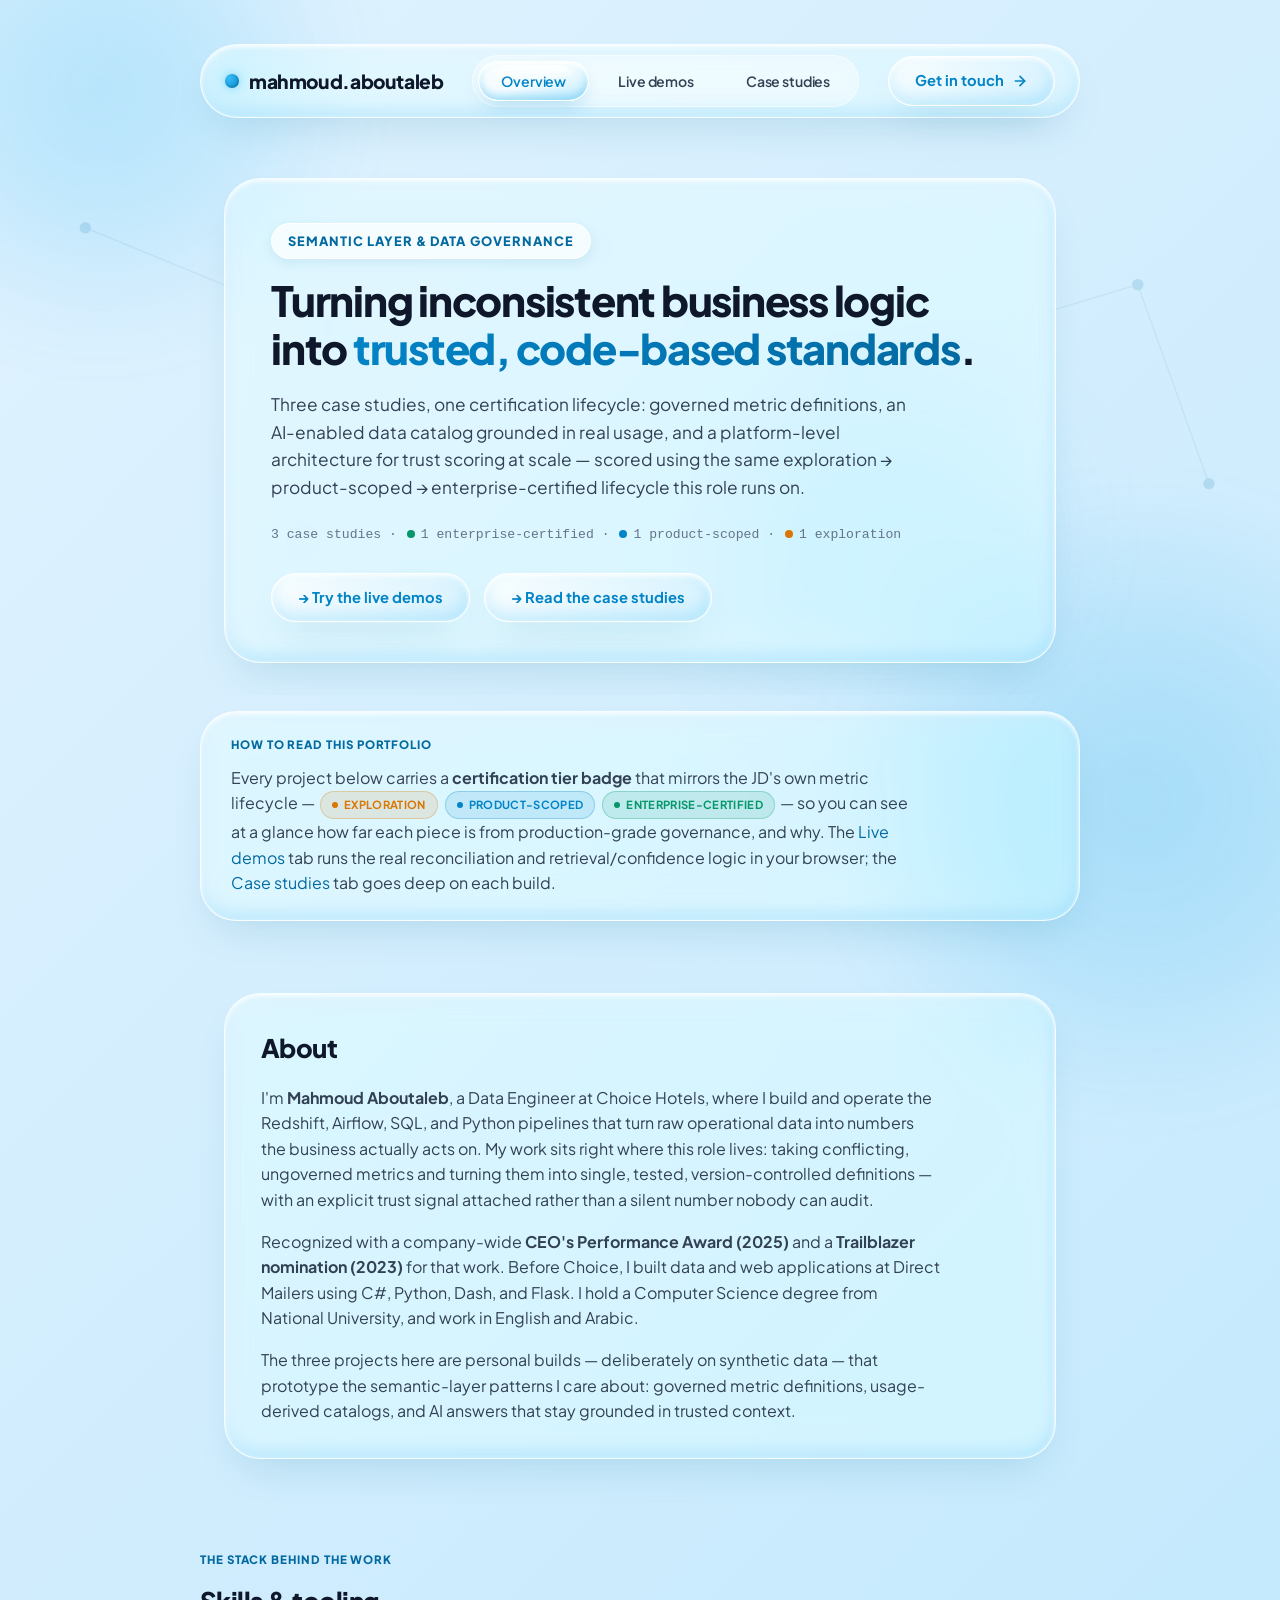
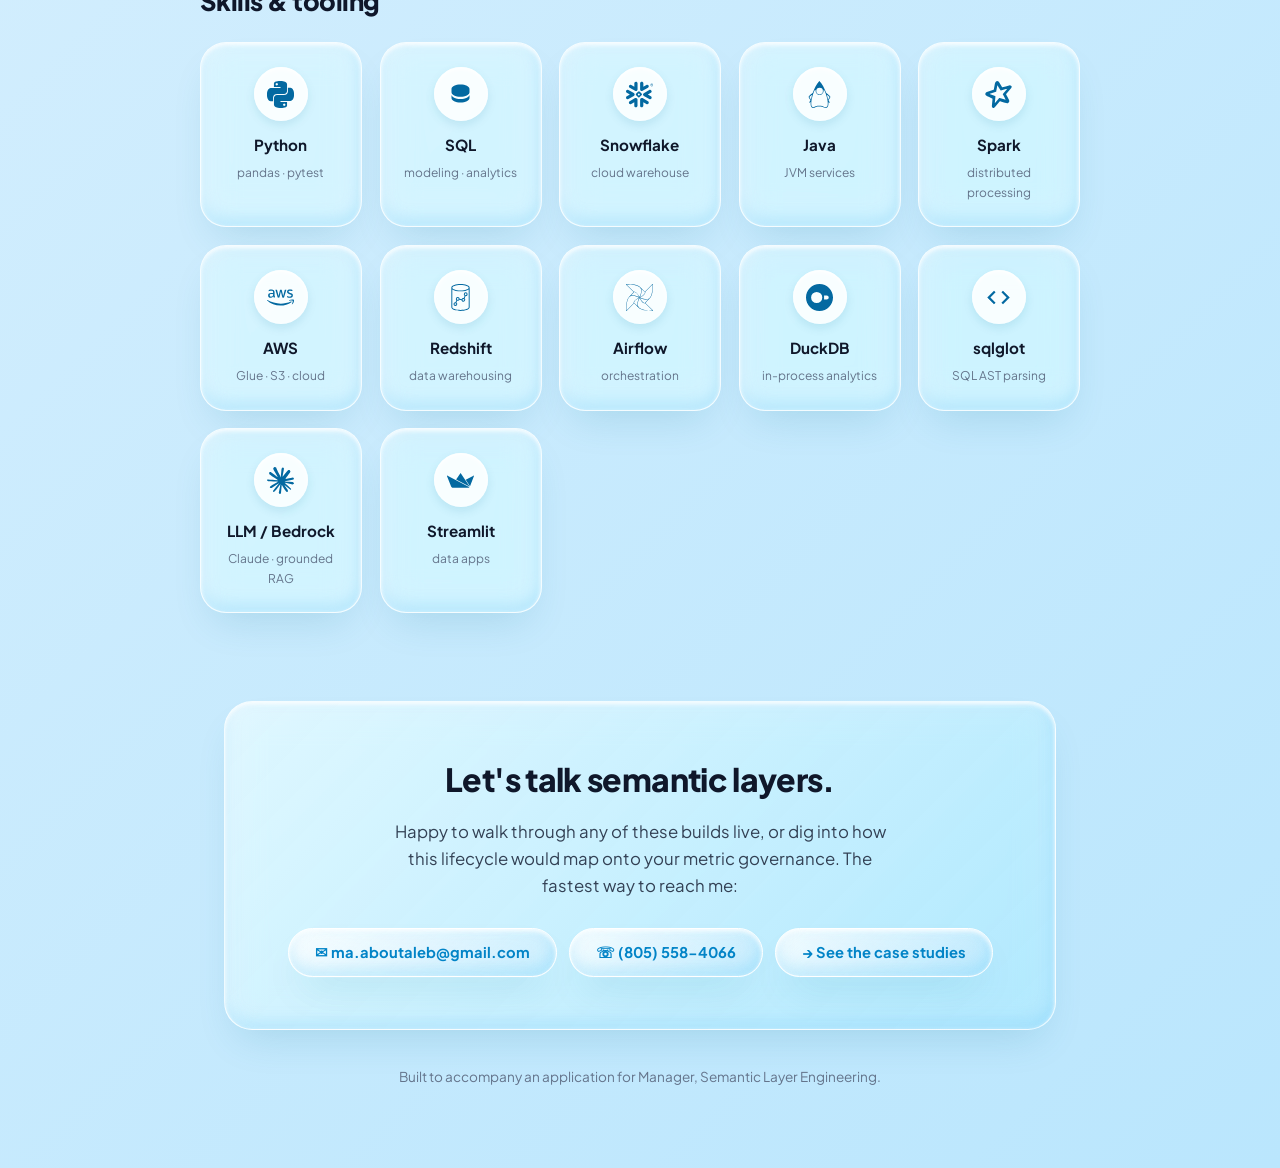
==== index.html @ 9e646ecb "Initial commit: portfolio site current state Static local portfolio (Overview / Live demos / Case st" ====
<!DOCTYPE html>
<html lang="en">
<head>
<meta charset="UTF-8">
<meta name="viewport" content="width=device-width, initial-scale=1.0">
<title>Semantic Layer &amp; Data Governance Portfolio</title>
<link rel="preconnect" href="https://fonts.googleapis.com">
<link rel="preconnect" href="https://fonts.gstatic.com" crossorigin>
<link href="https://fonts.googleapis.com/css2?family=Plus+Jakarta+Sans:wght@400;500;600;700;800&display=swap" rel="stylesheet">
<link rel="stylesheet" href="styles.css?v=18">
</head>
<body>

<div class="bg-orb bg-orb-1" aria-hidden="true"></div>
<div class="bg-orb bg-orb-2" aria-hidden="true"></div>
<div class="bg-orb bg-orb-3" aria-hidden="true"></div>

<nav class="site-nav">
  <div class="wrap">
    <a class="brand" href="index.html"><span class="brand-dot"></span>mahmoud.aboutaleb</a>
    <ul class="site-tabs" role="tablist" aria-label="Portfolio sections">
      <li><button class="site-tab" role="tab" data-site-tab="overview" aria-selected="true" id="tab-overview">Overview</button></li>
      <li><button class="site-tab" role="tab" data-site-tab="demos" aria-selected="false" id="tab-demos">Live demos</button></li>
      <li><button class="site-tab" role="tab" data-site-tab="cases" aria-selected="false" id="tab-cases">Case studies</button></li>
    </ul>
    <a class="btn-bubble" href="mailto:ma.aboutaleb@gmail.com">
      Get in touch
      <svg width="16" height="16" viewBox="0 0 24 24" fill="none" stroke="currentColor" stroke-width="2.5" stroke-linecap="round" stroke-linejoin="round"><line x1="5" y1="12" x2="19" y2="12"></line><polyline points="12 5 19 12 12 19"></polyline></svg>
    </a>
  </div>
</nav>

<!-- ============================ OVERVIEW ============================ -->
<div data-site-panel="overview" role="tabpanel" aria-labelledby="tab-overview">

  <header class="hero">
    <div class="hero-motif" aria-hidden="true">
      <svg viewBox="0 0 900 420" preserveAspectRatio="xMidYMid slice">
        <g stroke="var(--accent)" stroke-width="1" fill="none" opacity="0.5">
          <line x1="60" y1="80" x2="230" y2="150"></line>
          <line x1="230" y1="150" x2="210" y2="300"></line>
          <line x1="230" y1="150" x2="420" y2="90"></line>
          <line x1="420" y1="90" x2="600" y2="180"></line>
          <line x1="600" y1="180" x2="560" y2="340"></line>
          <line x1="600" y1="180" x2="800" y2="120"></line>
          <line x1="210" y1="300" x2="420" y2="360"></line>
          <line x1="420" y1="360" x2="560" y2="340"></line>
          <line x1="800" y1="120" x2="850" y2="260"></line>
        </g>
        <g fill="var(--accent)">
          <circle cx="60" cy="80" r="4"></circle>
          <circle cx="230" cy="150" r="5"></circle>
          <circle cx="210" cy="300" r="4"></circle>
          <circle cx="420" cy="90" r="4"></circle>
          <circle cx="600" cy="180" r="5"></circle>
          <circle cx="560" cy="340" r="4"></circle>
          <circle cx="800" cy="120" r="4"></circle>
          <circle cx="420" cy="360" r="4"></circle>
          <circle cx="850" cy="260" r="4"></circle>
        </g>
      </svg>
    </div>
    <div class="wrap">
      <div class="bubble-card hero-card">
      <div class="eyebrow">Semantic Layer &amp; Data Governance</div>
      <h1>Turning inconsistent business logic into <span class="grad">trusted, code-based standards</span>.</h1>
      <p>
        Three case studies, one certification lifecycle: governed metric definitions, an
        AI-enabled data catalog grounded in real usage, and a platform-level architecture for
        trust scoring at scale — scored using the same exploration → product-scoped →
        enterprise-certified lifecycle this role runs on.
      </p>
      <div class="hero-stats mono">
        3 case studies&nbsp;·&nbsp;<span class="tier-dot certified"></span>1 enterprise-certified&nbsp;·&nbsp;<span class="tier-dot product"></span>1 product-scoped&nbsp;·&nbsp;<span class="tier-dot exploration"></span>1 exploration
      </div>
      <div class="hero-jump">
        <a href="#demos" class="hero-jump-link">→ Try the live demos</a>
        <a href="#cases" class="hero-jump-link">→ Read the case studies</a>
      </div>
      </div>
    </div>
  </header>

  <section class="wrap overview-lead">
    <div class="bubble-card overview-lead-card">
      <div class="section-label">How to read this portfolio</div>
      <p>
        Every project below carries a <strong>certification tier badge</strong> that mirrors the JD's own
        metric lifecycle — <span class="tier exploration">Exploration</span>
        <span class="tier product">Product-scoped</span>
        <span class="tier certified">Enterprise-certified</span> — so you can see at a glance how far each
        piece is from production-grade governance, and why. The
        <a href="#demos">Live demos</a> tab runs the real reconciliation and retrieval/confidence logic in
        your browser; the <a href="#cases">Case studies</a> tab goes deep on each build.
      </p>
    </div>
  </section>

  <section class="about" id="about">
    <div class="wrap">
      <div class="bubble-card about-card">
      <h2>About</h2>
      <p class="bio">
        I'm <strong>Mahmoud Aboutaleb</strong>, a Data Engineer at Choice Hotels, where I build and
        operate the Redshift, Airflow, SQL, and Python pipelines that turn raw operational data into
        numbers the business actually acts on. My work sits right where this role lives: taking
        conflicting, ungoverned metrics and turning them into single, tested, version-controlled
        definitions — with an explicit trust signal attached rather than a silent number nobody can
        audit.
      </p>
      <p class="bio">
        Recognized with a company-wide <strong>CEO's Performance Award (2025)</strong> and a
        <strong>Trailblazer nomination (2023)</strong> for that work. Before Choice, I built data and
        web applications at Direct Mailers using C#, Python, Dash, and Flask. I hold a Computer Science
        degree from National University, and work in English and Arabic.
      </p>
      <p class="bio">
        The three projects here are personal builds — deliberately on synthetic data — that prototype
        the semantic-layer patterns I care about: governed metric definitions, usage-derived catalogs,
        and AI answers that stay grounded in trusted context.
      </p>
      </div>
    </div>
  </section>

  <section class="skills-section wrap" id="skills">
    <div class="section-label">The stack behind the work</div>
    <h2 class="section-heading" style="margin-top:12px">Skills &amp; tooling</h2>
    <div class="skills-grid">
      <div class="skill-bubble tilt">
        <div class="skill-icon"><svg viewBox="0 0 24 24" xmlns="http://www.w3.org/2000/svg" aria-hidden="true"><path d="M14.25.18l.9.2.73.26.59.3.45.32.34.34.25.34.16.33.1.3.04.26.02.2-.01.13V8.5l-.05.63-.13.55-.21.46-.26.38-.3.31-.33.25-.35.19-.35.14-.33.1-.3.07-.26.04-.21.02H8.77l-.69.05-.59.14-.5.22-.41.27-.33.32-.27.35-.2.36-.15.37-.1.35-.07.32-.04.27-.02.21v3.06H3.17l-.21-.03-.28-.07-.32-.12-.35-.18-.36-.26-.36-.36-.35-.46-.32-.59-.28-.73-.21-.88-.14-1.05-.05-1.23.06-1.22.16-1.04.24-.87.32-.71.36-.57.4-.44.42-.33.42-.24.4-.16.36-.1.32-.05.24-.01h.16l.06.01h8.16v-.83H6.18l-.01-2.75-.02-.37.05-.34.11-.31.17-.28.25-.26.31-.23.38-.2.44-.18.51-.15.58-.12.64-.1.71-.06.77-.04.84-.02 1.27.05zm-6.3 1.98l-.23.33-.08.41.08.41.23.34.33.22.41.09.41-.09.33-.22.23-.34.08-.41-.08-.41-.23-.33-.33-.22-.41-.09-.41.09zm13.09 3.95l.28.06.32.12.35.18.36.27.36.35.35.47.32.59.28.73.21.88.14 1.04.05 1.23-.06 1.23-.16 1.04-.24.86-.32.71-.36.57-.4.45-.42.33-.42.24-.4.16-.36.09-.32.05-.24.02-.16-.01h-8.22v.82h5.84l.01 2.76.02.36-.05.34-.11.31-.17.29-.25.25-.31.24-.38.2-.44.17-.51.15-.58.13-.64.09-.71.07-.77.04-.84.01-1.27-.04-1.07-.14-.9-.2-.73-.25-.59-.3-.45-.33-.34-.34-.25-.34-.16-.33-.1-.3-.04-.25-.02-.2.01-.13v-5.34l.05-.64.13-.54.21-.46.26-.38.3-.32.33-.24.35-.2.35-.14.33-.1.3-.06.26-.04.21-.02.13-.01h5.84l.69-.05.59-.14.5-.21.41-.28.33-.32.27-.35.2-.36.15-.36.1-.35.07-.32.04-.28.02-.21V6.07h2.09l.14.01zm-6.47 14.25l-.23.33-.08.41.08.41.23.33.33.23.41.08.41-.08.33-.23.23-.33.08-.41-.08-.41-.23-.33-.33-.23-.41-.08-.41.08z"/></svg></div>
        <div class="skill-name">Python</div>
        <div class="skill-sub">pandas · pytest</div>
      </div>
      <div class="skill-bubble tilt">
        <div class="skill-icon"><svg viewBox="0 0 24 24" xmlns="http://www.w3.org/2000/svg" aria-hidden="true"><path d="M12 3C7.58 3 4 4.79 4 7s3.58 4 8 4 8-1.79 8-4-3.58-4-8-4zm0 13c-4.42 0-8-1.79-8-4v3c0 2.21 3.58 4 8 4s8-1.79 8-4v-3c0 2.21-3.58 4-8 4zm0-5c-4.42 0-8-1.79-8-4v3c0 2.21 3.58 4 8 4s8-1.79 8-4V7c0 2.21-3.58 4-8 4z"/></svg></div>
        <div class="skill-name">SQL</div>
        <div class="skill-sub">modeling · analytics</div>
      </div>
      <div class="skill-bubble tilt">
        <div class="skill-icon"><svg viewBox="0 0 24 24" xmlns="http://www.w3.org/2000/svg" aria-hidden="true"><path d="M24 3.459c0 .646-.418 1.18-1.141 1.18-.723 0-1.142-.534-1.142-1.18 0-.647.419-1.18 1.142-1.18.723 0 1.141.533 1.141 1.18zm-.228 0c0-.533-.38-.951-.913-.951s-.913.38-.913.95c0 .533.38.952.913.952.57 0 .913-.419.913-.951zm-1.37-.533h.495c.266 0 .456.152.456.38 0 .153-.076.229-.19.305l.19.266v.038h-.266l-.19-.266h-.229v.266h-.266zm.495.228h-.229v.267h.229c.114 0 .152-.038.152-.114.038-.077-.038-.153-.152-.153zM7.602 12.4c.038-.151.076-.304.076-.456 0-.114-.038-.228-.038-.342-.114-.343-.304-.647-.646-.838l-4.87-2.777c-.685-.38-1.56-.152-1.94.533-.381.685-.153 1.56.532 1.94l2.701 1.56-2.701 1.56c-.685.38-.913 1.256-.533 1.94.38.685 1.256.914 1.94.533l4.832-2.777c.343-.267.571-.533.647-.876zm1.332 2.626c-.266-.038-.57.038-.837.19l-4.832 2.777c-.685.38-.913 1.256-.532 1.94.38.686 1.255.914 1.94.533l2.701-1.56v3.12c0 .8.647 1.408 1.446 1.408.799 0 1.407-.647 1.407-1.408v-5.592c0-.761-.57-1.37-1.293-1.408zm4.946-6.088c.266.038.57-.038.837-.19l4.832-2.777c.685-.38.913-1.256.532-1.94-.38-.686-1.255-.914-1.94-.533l-2.701 1.56V1.975c0-.799-.647-1.408-1.446-1.408-.799 0-1.446.609-1.446 1.408V7.53c0 .76.609 1.37 1.332 1.407zM3.265 5.97l4.832 2.777c.266.152.533.19.837.19.723-.038 1.331-.684 1.331-1.407V1.975c0-.799-.646-1.408-1.407-1.408-.799 0-1.446.647-1.446 1.408v3.12l-2.701-1.56c-.685-.38-1.56-.152-1.94.533-.419.646-.19 1.521.494 1.902zm9.093 6.011a.412.412 0 00-.114-.266l-.57-.571a.346.346 0 00-.267-.114.412.412 0 00-.266.114l-.571.57a.411.411 0 00-.114.267c0 .076.038.19.114.267l.57.57a.345.345 0 00.267.114c.076 0 .19-.038.266-.114l.571-.57a.412.412 0 00.114-.267zm1.598.533L11.94 14.53c-.039.038-.153.114-.229.114h-.608a.411.411 0 01-.267-.114L8.82 12.514a.408.408 0 01-.076-.229v-.608c0-.076.038-.19.114-.267l2.016-2.016a.41.41 0 01.267-.114h.608a.41.41 0 01.267.114l2.016 2.016a.347.347 0 01.114.267v.608c-.076.077-.114.19-.19.229zm5.593 5.44l-4.832-2.777c-.266-.152-.57-.19-.837-.152-.723.038-1.332.684-1.332 1.408v5.554c0 .8.647 1.408 1.408 1.408.799 0 1.446-.647 1.446-1.408v-3.12l2.7 1.56c.686.38 1.561.152 1.941-.533.419-.646.19-1.521-.494-1.94zm2.549-7.533l-2.701 1.56 2.7 1.56c.686.38.914 1.256.533 1.94-.38.685-1.255.913-1.94.533l-4.832-2.778a1.644 1.644 0 01-.647-.798c-.037-.153-.076-.305-.076-.457 0-.114.039-.228.039-.342.114-.343.342-.647.646-.837l4.832-2.778c.685-.38 1.56-.152 1.94.533.457.609.19 1.484-.494 1.864"/></svg></div>
        <div class="skill-name">Snowflake</div>
        <div class="skill-sub">cloud warehouse</div>
      </div>
      <div class="skill-bubble tilt">
        <div class="skill-icon"><svg viewBox="0 0 24 24" xmlns="http://www.w3.org/2000/svg" aria-hidden="true"><path d="M11.915 0 11.7.215C9.515 2.4 7.47 6.39 6.046 10.483c-1.064 1.024-3.633 2.81-3.711 3.551-.093.87 1.746 2.611 1.55 3.235-.198.625-1.304 1.408-1.014 1.939.1.188.823.011 1.277-.491a13.389 13.389 0 0 0-.017 2.14c.076.906.27 1.668.643 2.232.372.563.956.911 1.667.911.397 0 .727-.114 1.024-.264.298-.149.571-.33.91-.5.68-.34 1.634-.666 3.53-.604 1.903.062 2.872.39 3.559.704.687.314 1.15.664 1.925.664.767 0 1.395-.336 1.807-.9.412-.563.631-1.33.72-2.24.06-.623.055-1.32 0-2.066.454.45 1.117.604 1.213.424.29-.53-.816-1.314-1.013-1.937-.198-.624 1.642-2.366 1.549-3.236-.08-.748-2.707-2.568-3.748-3.586C16.428 6.374 14.308 2.394 12.13.215zm.175 6.038a2.95 2.95 0 0 1 2.943 2.942 2.95 2.95 0 0 1-2.943 2.943A2.95 2.95 0 0 1 9.148 8.98a2.95 2.95 0 0 1 2.942-2.942zM8.685 7.983a3.515 3.515 0 0 0-.145.997c0 1.951 1.6 3.55 3.55 3.55 1.95 0 3.55-1.598 3.55-3.55 0-.329-.046-.648-.132-.951.334.095.64.208.915.336a42.699 42.699 0 0 1 2.042 5.829c.678 2.545 1.01 4.92.846 6.607-.082.844-.29 1.51-.606 1.94-.315.431-.713.651-1.315.651-.593 0-.932-.27-1.673-.61-.741-.338-1.825-.694-3.792-.758-1.974-.064-3.073.293-3.821.669-.375.188-.659.373-.911.5s-.466.2-.752.2c-.53 0-.876-.209-1.16-.64-.285-.43-.474-1.101-.545-1.948-.141-1.693.176-4.069.823-6.614a43.155 43.155 0 0 1 1.934-5.783c.348-.167.749-.31 1.192-.425zm-3.382 4.362a.216.216 0 0 1 .13.031c-.166.56-.323 1.116-.463 1.665a33.849 33.849 0 0 0-.547 2.555 3.9 3.9 0 0 0-.2-.39c-.58-1.012-.914-1.642-1.16-2.08.315-.24 1.679-1.755 2.24-1.781zm13.394.01c.562.027 1.926 1.543 2.24 1.783-.246.438-.58 1.068-1.16 2.08a4.428 4.428 0 0 0-.163.309 32.354 32.354 0 0 0-.562-2.49 40.579 40.579 0 0 0-.482-1.652.216.216 0 0 1 .127-.03z"/></svg></div>
        <div class="skill-name">Java</div>
        <div class="skill-sub">JVM services</div>
      </div>
      <div class="skill-bubble tilt">
        <div class="skill-icon"><svg viewBox="0 0 24 24" xmlns="http://www.w3.org/2000/svg" aria-hidden="true"><path d="M10.812 0c-.425.013-.845.215-1.196.605a3.593 3.593 0 00-.493.722c-.355.667-.425 1.415-.556 2.143a551.9 551.9 0 00-.726 4.087c-.027.16-.096.227-.244.273C5.83 8.386 4.06 8.94 2.3 9.514c-.387.125-.773.289-1.114.506-1.042.665-1.196 1.753-.415 2.71.346.422.79.715 1.284.936 1.1.49 2.202.976 3.3 1.47.019.01.036.013.053.019h-.004l1.306.535c0 .023.002.045 0 .073-.2 2.03-.39 4.063-.58 6.095-.04.419-.012.831.134 1.23.317.87 1.065 1.148 1.881.701.372-.204.666-.497.937-.818 1.372-1.623 2.746-3.244 4.113-4.872.111-.133.205-.15.363-.098.349.117.697.231 1.045.347h.001c.02.012.045.02.073.03l.142.042c1.248.416 2.68.775 3.929 1.19.4.132.622.164 1.045.098.311-.048.592-.062.828-.236.602-.33.995-.957.988-1.682-.005-.427-.154-.813-.35-1.186-.82-1.556-1.637-3.113-2.461-4.666-.078-.148-.076-.243.037-.375 1.381-1.615 2.756-3.236 4.133-4.855.272-.32.513-.658.653-1.058.308-.878-.09-1.57-1-1.741a2.783 2.783 0 00-1.235.069c-1.974.521-3.947 1.041-5.918 1.57-.175.047-.26.015-.355-.144a353.08 353.08 0 00-2.421-4.018 4.61 4.61 0 00-.652-.849c-.371-.37-.802-.549-1.227-.536zm.172 3.703a.592.592 0 01.189.211c.87 1.446 1.742 2.89 2.609 4.338.07.118.135.16.277.121 1.525-.41 3.052-.813 4.579-1.217.367-.098.735-.193 1.103-.289a.399.399 0 01-.1.2c-1.259 1.48-2.516 2.962-3.779 4.438-.11.13-.12.22-.04.37.937 1.803 1.768 3.309 2.498 4.76l-3.696-1.019c-.538-.18-1.077-.358-1.615-.539-.163-.055-.25-.03-.36.1-1.248 1.488-2.504 2.97-3.759 4.454a.398.398 0 01-.18.132c.035-.378.068-.757.104-1.136.149-1.572.297-3.144.451-4.716-.03-.318.117-.405-.322-.545-1.493-.593-3.346-1.321-4.816-1.905a.595.595 0 01.24-.134c1.797-.57 3.595-1.14 5.394-1.705.127-.04.199-.092.211-.233.013-.148.05-.294.076-.441.241-1.363.483-2.726.726-4.088.068-.386.14-.771.21-1.157z"/></svg></div>
        <div class="skill-name">Spark</div>
        <div class="skill-sub">distributed processing</div>
      </div>
      <div class="skill-bubble tilt">
        <div class="skill-icon"><svg viewBox="0 0 24 24" xmlns="http://www.w3.org/2000/svg" aria-hidden="true"><path d="M6.763 10.036c0 .296.032.535.088.71.064.176.144.368.256.576.04.063.056.127.056.183 0 .08-.048.16-.152.24l-.503.335a.383.383 0 0 1-.208.072c-.08 0-.16-.04-.239-.112a2.47 2.47 0 0 1-.287-.375 6.18 6.18 0 0 1-.248-.471c-.622.734-1.405 1.101-2.347 1.101-.67 0-1.205-.191-1.596-.574-.391-.384-.59-.894-.59-1.533 0-.678.239-1.23.726-1.644.487-.415 1.133-.623 1.955-.623.272 0 .551.024.846.064.296.04.6.104.918.176v-.583c0-.607-.127-1.03-.375-1.277-.255-.248-.686-.367-1.3-.367-.28 0-.568.031-.863.103-.295.072-.583.16-.862.272a2.287 2.287 0 0 1-.28.104.488.488 0 0 1-.127.023c-.112 0-.168-.08-.168-.247v-.391c0-.128.016-.224.056-.28a.597.597 0 0 1 .224-.167c.279-.144.614-.264 1.005-.36a4.84 4.84 0 0 1 1.246-.151c.95 0 1.644.216 2.091.647.439.43.662 1.085.662 1.963v2.586zm-3.24 1.214c.263 0 .534-.048.822-.144.287-.096.543-.271.758-.51.128-.152.224-.32.272-.512.047-.191.08-.423.08-.694v-.335a6.66 6.66 0 0 0-.735-.136 6.02 6.02 0 0 0-.75-.048c-.535 0-.926.104-1.19.32-.263.215-.39.518-.39.917 0 .375.095.655.295.846.191.2.47.296.838.296zm6.41.862c-.144 0-.24-.024-.304-.08-.064-.048-.12-.16-.168-.311L7.586 5.55a1.398 1.398 0 0 1-.072-.32c0-.128.064-.2.191-.2h.783c.151 0 .255.025.31.08.065.048.113.16.16.312l1.342 5.284 1.245-5.284c.04-.16.088-.264.151-.312a.549.549 0 0 1 .32-.08h.638c.152 0 .256.025.32.08.063.048.12.16.151.312l1.261 5.348 1.381-5.348c.048-.16.104-.264.16-.312a.52.52 0 0 1 .311-.08h.743c.127 0 .2.065.2.2 0 .04-.009.08-.017.128a1.137 1.137 0 0 1-.056.2l-1.923 6.17c-.048.16-.104.263-.168.311a.51.51 0 0 1-.303.08h-.687c-.151 0-.255-.024-.32-.08-.063-.056-.119-.16-.15-.32l-1.238-5.148-1.23 5.14c-.04.16-.087.264-.15.32-.065.056-.177.08-.32.08zm10.256.215c-.415 0-.83-.048-1.229-.143-.399-.096-.71-.2-.918-.32-.128-.071-.215-.151-.247-.223a.563.563 0 0 1-.048-.224v-.407c0-.167.064-.247.183-.247.048 0 .096.008.144.024.048.016.12.048.2.08.271.12.566.215.878.279.319.064.63.096.95.096.502 0 .894-.088 1.165-.264a.86.86 0 0 0 .415-.758.777.777 0 0 0-.215-.559c-.144-.151-.416-.287-.807-.415l-1.157-.36c-.583-.183-1.014-.454-1.277-.813a1.902 1.902 0 0 1-.4-1.158c0-.335.073-.63.216-.886.144-.255.335-.479.575-.654.24-.184.51-.32.83-.415.32-.096.655-.136 1.006-.136.175 0 .359.008.535.032.183.024.35.056.518.088.16.04.312.08.455.127.144.048.256.096.336.144a.69.69 0 0 1 .24.2.43.43 0 0 1 .071.263v.375c0 .168-.064.256-.184.256a.83.83 0 0 1-.303-.096 3.652 3.652 0 0 0-1.532-.311c-.455 0-.815.071-1.062.223-.248.152-.375.383-.375.71 0 .224.08.416.24.567.159.152.454.304.877.44l1.134.358c.574.184.99.44 1.237.767.247.327.367.702.367 1.117 0 .343-.072.655-.207.926-.144.272-.336.511-.583.703-.248.2-.543.343-.886.447-.36.111-.734.167-1.142.167zM21.698 16.207c-2.626 1.94-6.442 2.969-9.722 2.969-4.598 0-8.74-1.7-11.87-4.526-.247-.223-.024-.527.272-.351 3.384 1.963 7.559 3.153 11.877 3.153 2.914 0 6.114-.607 9.06-1.852.439-.2.814.287.383.607zM22.792 14.961c-.336-.43-2.22-.207-3.074-.103-.255.032-.295-.192-.063-.36 1.5-1.053 3.967-.75 4.254-.399.287.36-.08 2.826-1.485 4.007-.215.184-.423.088-.327-.151.32-.79 1.03-2.57.695-2.994z"/></svg></div>
        <div class="skill-name">AWS</div>
        <div class="skill-sub">Glue · S3 · cloud</div>
      </div>
      <div class="skill-bubble tilt">
        <div class="skill-icon"><svg viewBox="0 0 24 24" xmlns="http://www.w3.org/2000/svg" aria-hidden="true"><path d="M16.639 9.932a.822.822 0 0 1-.822-.82.823.823 0 0 1 1.645 0c0 .452-.37.82-.823.82m-2.086 4.994a.823.823 0 0 1-.822-.822.822.822 0 0 1 1.645 0 .822.822 0 0 1-.823.822m-5.004-.833a.822.822 0 1 1 .002-1.644.822.822 0 0 1-.002 1.644m-2.083 4.578a.823.823 0 0 1-.823-.82.823.823 0 0 1 1.645 0c0 .452-.37.82-.822.82m9.173-11.236a1.68 1.68 0 0 0-1.68 1.676c0 .566.285 1.066.718 1.37l-.782 1.982a1.674 1.674 0 0 0-1.923 1.104l-1.753-.398a1.675 1.675 0 0 0-3.348.103c0 .432.169.823.438 1.12l-.764 1.79c-.028-.001-.053-.008-.08-.008a1.68 1.68 0 0 0-1.68 1.676 1.68 1.68 0 0 0 3.36 0c0-.593-.312-1.112-.778-1.41l.674-1.579c.161.052.33.088.508.088.661 0 1.228-.386 1.502-.94l1.856.42a1.68 1.68 0 0 0 3.327-.325c0-.5-.224-.943-.574-1.25l.822-2.083c.053.005.104.016.157.016a1.68 1.68 0 0 0 1.68-1.676 1.68 1.68 0 0 0-1.68-1.676M12 23.145c-4.17 0-7.286-1.252-7.286-2.37V4.79C6.14 5.938 9.131 6.547 12 6.547c2.869 0 5.86-.609 7.286-1.756v15.983c0 1.12-3.116 2.37-7.286 2.37M12 .856c4.293 0 7.286 1.274 7.286 2.419 0 1.143-2.993 2.418-7.286 2.418-4.293 0-7.286-1.275-7.286-2.418C4.714 2.129 7.707.855 12 .855m8.143 2.419C20.143 1.147 15.947 0 12 0 8.052 0 3.857 1.147 3.857 3.274l.002.01h-.002v17.49C3.857 22.87 8.052 24 12 24c3.947 0 8.143-1.13 8.143-3.226V3.284h-.002l.002-.01"/></svg></div>
        <div class="skill-name">Redshift</div>
        <div class="skill-sub">data warehousing</div>
      </div>
      <div class="skill-bubble tilt">
        <div class="skill-icon"><svg viewBox="0 0 24 24" xmlns="http://www.w3.org/2000/svg" aria-hidden="true"><path d="M17.195 16.822l4.002-4.102C23.55 10.308 23.934 5.154 24 .43a.396.396 0 0 0-.246-.373.392.392 0 0 0-.437.09l-6.495 6.658-4.102-4.003C10.309.45 5.154.066.43 0H.423a.397.397 0 0 0-.277.683l6.658 6.494-4.003 4.103C.45 13.692.065 18.846 0 23.57a.398.398 0 0 0 .683.282l6.494-6.657 3.934 3.837.17.165c2.41 2.353 7.565 2.737 12.288 2.803h.006a.397.397 0 0 0 .277-.683l-6.657-6.495zm-.409-9.476c.04.115.05.24.031.344-.17.96-1.593 2.538-4.304 3.87a.597.597 0 0 0-.08-.079c1.432-3.155 1.828-5.61 1.175-7.322l3.058 2.984.12.203zm-.131 9.44a.73.73 0 0 1-.347.031c-.96-.171-2.537-1.594-3.87-4.307a.656.656 0 0 0 .08-.078l-.001.001c3.155 1.432 5.61 1.83 7.324 1.174l-2.969 3.043M23.568.392a.05.05 0 0 1 .052-.011c.018.006.03.024.029.043-.065 4.655-.437 9.726-2.703 12.05-1.53 1.565-4.326 1.419-8.283-.377.006-.037.021-.07.02-.108 0-.044-.017-.082-.026-.123 2.83-1.39 4.315-3.037 4.506-4.115.057-.322-.009-.542-.102-.688l6.507-6.67V.392zM.393.43A.045.045 0 0 1 .382.38C.39.36.403.343.425.35c4.655.065 9.727.438 12.05 2.703l.002.002c1.56 1.527 1.415 4.323-.379 8.28-.033-.005-.062-.02-.097-.02h-.008c-.045.001-.084.019-.126.027-1.39-2.83-3.037-4.314-4.115-4.506-.323-.057-.542.01-.688.103L.393.43zm11.94 11.563a.331.331 0 0 1-.327.335H12a.332.332 0 0 1-.004-.661c.172.016.333.144.335.326h.002zm-5.12 4.661a.722.722 0 0 1-.03-.345c.17-.96 1.595-2.54 4.309-3.873.013.016.019.035.033.05.013.012.03.017.044.028-1.434 3.158-1.83 5.613-1.177 7.326l-3.041-2.967m-.006-9.659a.735.735 0 0 1 .345-.031c.961.17 2.54 1.594 3.871 4.306a.597.597 0 0 0-.079.08c-2.167-.983-4.007-1.484-5.498-1.484-.68 0-1.289.103-1.825.308L7.128 7.35M.43 23.607c-.018.018-.038.015-.052.01-.019-.007-.028-.021-.028-.043.065-4.654.437-9.725 2.703-12.049 1.527-1.565 4.325-1.419 8.286.378-.006.035-.02.067-.02.104 0 .043.018.083.026.124-2.831 1.391-4.317 3.04-4.51 4.117-.057.322.01.542.103.688L.43 23.607zm23.144.042c-4.655-.065-9.726-.437-12.05-2.703l-.005-.006c-1.56-1.526-1.412-4.322.383-8.279.033.005.064.02.098.02h.009c.043 0 .08-.018.122-.027 1.39 2.832 3.036 4.317 4.115 4.51.083.014.16.021.23.021a.776.776 0 0 0 .45-.133l6.68 6.516c.02.02.016.04.01.052a.042.042 0 0 1-.042.029z"/></svg></div>
        <div class="skill-name">Airflow</div>
        <div class="skill-sub">orchestration</div>
      </div>
      <div class="skill-bubble tilt">
        <div class="skill-icon"><svg viewBox="0 0 24 24" xmlns="http://www.w3.org/2000/svg" aria-hidden="true"><path d="M12 0C5.363 0 0 5.363 0 12s5.363 12 12 12 12-5.363 12-12S18.637 0 12 0zM9.502 7.03a4.974 4.974 0 0 1 4.97 4.97 4.974 4.974 0 0 1-4.97 4.97A4.974 4.974 0 0 1 4.532 12a4.974 4.974 0 0 1 4.97-4.97zm6.563 3.183h2.351c.98 0 1.787.782 1.787 1.762s-.807 1.789-1.787 1.789h-2.351v-3.551z"/></svg></div>
        <div class="skill-name">DuckDB</div>
        <div class="skill-sub">in-process analytics</div>
      </div>
      <div class="skill-bubble tilt">
        <div class="skill-icon"><svg viewBox="0 0 24 24" xmlns="http://www.w3.org/2000/svg" aria-hidden="true"><path d="M9.4 16.6L4.8 12l4.6-4.6L8 6l-6 6 6 6 1.4-1.4zm5.2 0L19.2 12l-4.6-4.6L16 6l6 6-6 6-1.4-1.4z"/></svg></div>
        <div class="skill-name">sqlglot</div>
        <div class="skill-sub">SQL AST parsing</div>
      </div>
      <div class="skill-bubble tilt">
        <div class="skill-icon"><svg viewBox="0 0 24 24" xmlns="http://www.w3.org/2000/svg" aria-hidden="true"><path d="m4.7144 15.9555 4.7174-2.6471.079-.2307-.079-.1275h-.2307l-.7893-.0486-2.6956-.0729-2.3375-.0971-2.2646-.1214-.5707-.1215-.5343-.7042.0546-.3522.4797-.3218.686.0608 1.5179.1032 2.2767.1578 1.6514.0972 2.4468.255h.3886l.0546-.1579-.1336-.0971-.1032-.0972L6.973 9.8356l-2.55-1.6879-1.3356-.9714-.7225-.4918-.3643-.4614-.1578-1.0078.6557-.7225.8803.0607.2246.0607.8925.686 1.9064 1.4754 2.4893 1.8336.3643.3035.1457-.1032.0182-.0728-.164-.2733-1.3539-2.4467-1.445-2.4893-.6435-1.032-.17-.6194c-.0607-.255-.1032-.4674-.1032-.7285L6.287.1335 6.6997 0l.9957.1336.419.3642.6192 1.4147 1.0018 2.2282 1.5543 3.0296.4553.8985.2429.8318.091.255h.1579v-.1457l.1275-1.706.2368-2.0947.2307-2.6957.0789-.7589.3764-.9107.7468-.4918.5828.2793.4797.686-.0668.4433-.2853 1.8517-.5586 2.9021-.3643 1.9429h.2125l.2429-.2429.9835-1.3053 1.6514-2.0643.7286-.8196.85-.9046.5464-.4311h1.0321l.759 1.1293-.34 1.1657-1.0625 1.3478-.8804 1.1414-1.2628 1.7-.7893 1.36.0729.1093.1882-.0183 2.8535-.607 1.5421-.2794 1.8396-.3157.8318.3886.091.3946-.3278.8075-1.967.4857-2.3072.4614-3.4364.8136-.0425.0304.0486.0607 1.5482.1457.6618.0364h1.621l3.0175.2247.7892.522.4736.6376-.079.4857-1.2142.6193-1.6393-.3886-3.825-.9107-1.3113-.3279h-.1822v.1093l1.0929 1.0686 2.0035 1.8092 2.5075 2.3314.1275.5768-.3218.4554-.34-.0486-2.2039-1.6575-.85-.7468-1.9246-1.621h-.1275v.17l.4432.6496 2.3436 3.5214.1214 1.0807-.17.3521-.6071.2125-.6679-.1214-1.3721-1.9246L14.38 17.959l-1.1414-1.9428-.1397.079-.674 7.2552-.3156.3703-.7286.2793-.6071-.4614-.3218-.7468.3218-1.4753.3886-1.9246.3157-1.53.2853-1.9004.17-.6314-.0121-.0425-.1397.0182-1.4328 1.9672-2.1796 2.9446-1.7243 1.8456-.4128.164-.7164-.3704.0667-.6618.4008-.5889 2.386-3.0357 1.4389-1.882.929-1.0868-.0062-.1579h-.0546l-6.3385 4.1164-1.1293.1457-.4857-.4554.0608-.7467.2307-.2429 1.9064-1.3114Z"/></svg></div>
        <div class="skill-name">LLM / Bedrock</div>
        <div class="skill-sub">Claude · grounded RAG</div>
      </div>
      <div class="skill-bubble tilt">
        <div class="skill-icon"><svg viewBox="0 0 24 24" xmlns="http://www.w3.org/2000/svg" aria-hidden="true"><path d="M16.673 11.32l6.862-3.618c.233-.136.554.12.442.387L20.463 17.1zm-8.556-.229l3.473-5.187c.203-.328.578-.316.793-.028l7.886 11.75zm-3.375 7.25c-.28 0-.835-.284-.993-.716l-3.72-9.46c-.118-.331.139-.614.48-.464l19.474 10.306c-.149.147-.453.337-.72.334z"/></svg></div>
        <div class="skill-name">Streamlit</div>
        <div class="skill-sub">data apps</div>
      </div>
    </div>
  </section>

  <section class="wrap" id="contact">
    <div class="contact-card tilt">
      <h2 class="contact-title">Let's talk semantic layers.</h2>
      <p class="contact-text">
        Happy to walk through any of these builds live, or dig into how this lifecycle would map onto
        your metric governance. The fastest way to reach me:
      </p>
      <div class="contact-actions">
        <a class="btn-bubble" href="mailto:ma.aboutaleb@gmail.com">✉ ma.aboutaleb@gmail.com</a>
        <a class="btn-bubble" href="tel:+18055584066">☏ (805) 558-4066</a>
        <a class="btn-bubble" href="#cases">→ See the case studies</a>
      </div>
    </div>
  </section>

</div>

<!-- ============================ LIVE DEMOS ============================ -->
<div data-site-panel="demos" role="tabpanel" aria-labelledby="tab-demos" hidden>

  <section class="demo-section wrap" id="demo">
    <div class="demo-intro-card">
    <div class="live-badge">Live · runs in your browser</div>
    <h2 class="demo-heading">Try the Source Trust Pipeline</h2>
    <p class="demo-intro">
      A working miniature of the <a href="projects/dap-monitor.html">Source Trust Pipeline</a> — the
      three engines that turn three independent revenue sources per property-month into one certified
      trust score. Every formula and threshold below is ported directly from the production code
      (<code>source_trust_monthly_pipeline_v4.py</code>): the symmetric %-difference and suspected-source
      logic, the trailing-baseline z-score that separates a fast spike from a slow drift, and the
      35/30/20/15 weighted score with its rating and status labels.
    </p>
    <p class="demo-intro">
      <strong>Note on data:</strong> the real pipeline runs on internal, non-public revenue data. Every
      number you enter or see below is illustrative — the <em>logic</em> is exact, the values are yours
      to play with.
    </p>
    </div>

    <div class="app-window">
      <div class="app-window-bar">
        <span class="app-dot"></span><span class="app-dot"></span><span class="app-dot"></span>
        <span class="app-window-title mono">source-trust · pipeline v4</span>
      </div>

      <div class="app-tabs" role="tablist" aria-label="Source trust pipeline tabs">
        <button class="app-tab" role="tab" data-app-tab="reconcile" aria-selected="true">Reconcile</button>
        <button class="app-tab" role="tab" data-app-tab="anomaly" aria-selected="false">Anomaly detection</button>
        <button class="app-tab" role="tab" data-app-tab="trust" aria-selected="false">Trust score</button>
        <button class="app-tab" role="tab" data-app-tab="outputs" aria-selected="false">Outputs</button>
      </div>

      <div class="app-body">

        <!-- Reconcile -->
        <div data-app-panel="reconcile" role="tabpanel">
          <p class="app-panel-intro">
            <strong>Stage 1 — reconcile one property-month.</strong> Three systems each report the same
            month's revenue. The pipeline compares them pairwise with a scale-free symmetric
            %-difference, flags the month as aligned only if the <em>largest</em> gap is within tolerance,
            and — when exactly two of three agree — names the odd source out.
          </p>
          <div class="demo-panel">
            <div class="demo-inputs">
              <label class="demo-input-group">
                <span>Reservation revenue</span>
                <input type="number" id="demo-reservation" value="100000" inputmode="decimal">
              </label>
              <label class="demo-input-group">
                <span>Consumed revenue</span>
                <input type="number" id="demo-consumed" value="102000" inputmode="decimal">
              </label>
              <label class="demo-input-group">
                <span>Performance revenue</span>
                <input type="number" id="demo-performance" value="160000" inputmode="decimal">
              </label>
              <label class="demo-input-group demo-tolerance">
                <span>Alignment tolerance — <strong id="demo-tolerance-value">5</strong>%</span>
                <input type="range" id="demo-tolerance" min="1" max="20" value="5">
              </label>
            </div>
            <div class="demo-results" id="demo-results"></div>
          </div>
          <p class="demo-formula-note mono">
            diff = 2×|a−b| / (|a|+|b|) &nbsp;·&nbsp; aligned = max(pairwise diff) ≤ tolerance &nbsp;·&nbsp;
            suspected source = the one not in the only within-tolerance pair
          </p>
        </div>

        <!-- Anomaly detection -->
        <div data-app-panel="anomaly" role="tabpanel" hidden>
          <p class="app-panel-intro">
            <strong>Stage 2 — is this month's gap actually abnormal?</strong> A 5% gap means little on its
            own — some properties are just noisier. So each month's %-difference is turned into a
            <em>z-score</em> against that property's own trailing 12-month baseline. A single extreme
            month (z ≥ 6) is a <strong>fast spike</strong>; three elevated months in a row (z ≥ 2 each) is
            a <strong>slow drift</strong>. Drag the three most recent months, or load a preset.
          </p>

          <div class="demo-chip-row">
            <button class="anom-preset demo-chip" data-preset="normal">Normal months</button>
            <button class="anom-preset demo-chip" data-preset="drift">Slow drift</button>
            <button class="anom-preset demo-chip" data-preset="spike">Fast spike</button>
          </div>

          <div class="demo-panel">
            <div class="demo-inputs">
              <div class="anom-baseline">
                <label class="demo-input-group">
                  <span>Baseline mean diff</span>
                  <input type="number" id="anom-mean" value="2.0" step="0.1" inputmode="decimal">
                </label>
                <label class="demo-input-group">
                  <span>Baseline std dev</span>
                  <input type="number" id="anom-std" value="1.5" step="0.1" inputmode="decimal">
                </label>
              </div>
              <label class="demo-input-group">
                <span>Month −2 diff — <strong id="anom-m1-val">1.8%</strong></span>
                <input type="range" id="anom-m1" min="0" max="20" step="0.1" value="1.8">
              </label>
              <label class="demo-input-group">
                <span>Month −1 diff — <strong id="anom-m2-val">2.1%</strong></span>
                <input type="range" id="anom-m2" min="0" max="20" step="0.1" value="2.1">
              </label>
              <label class="demo-input-group">
                <span>Current month diff — <strong id="anom-m3-val">2.4%</strong></span>
                <input type="range" id="anom-m3" min="0" max="20" step="0.1" value="2.4">
              </label>
            </div>
            <div class="demo-results" id="anom-results"></div>
          </div>

          <p class="demo-formula-note mono">
            z = (diff − baseline_mean) / baseline_std &nbsp;·&nbsp; fast_spike = diff &gt; 5% and z ≥ 6
            &nbsp;·&nbsp; slow_drift = 3 consecutive months with diff &gt; 5% and z ≥ 2
          </p>
        </div>

        <!-- Trust score -->
        <div data-app-panel="trust" role="tabpanel" hidden>
          <p class="app-panel-intro">
            <strong>Stage 3 — roll it up into one certified score.</strong> Per property, four components
            combine into a single 0–100 trust score, which maps to a plain-English rating and a current
            status. Revenue alignment carries the most weight; stability (freedom from drift) the least.
            Toggle an active or historical issue to see how status is gated independently of the raw score.
          </p>

          <div class="demo-panel">
            <div class="demo-inputs">
              <label class="demo-input-group">
                <span>Revenue alignment — <strong id="trust-rev-val">98</strong></span>
                <input type="range" id="trust-rev" min="0" max="100" value="98">
              </label>
              <label class="demo-input-group">
                <span>Rooms alignment — <strong id="trust-rooms-val">96</strong></span>
                <input type="range" id="trust-rooms" min="0" max="100" value="96">
              </label>
              <label class="demo-input-group">
                <span>Completeness — <strong id="trust-comp-val">100</strong></span>
                <input type="range" id="trust-comp" min="0" max="100" value="100">
              </label>
              <label class="demo-input-group">
                <span>Stability — <strong id="trust-stab-val">95</strong></span>
                <input type="range" id="trust-stab" min="0" max="100" value="95">
              </label>
              <div class="trust-flags">
                <label class="trust-flag"><input type="checkbox" id="trust-active"> Active issue at report end</label>
                <label class="trust-flag"><input type="checkbox" id="trust-history"> Any issue earlier in history</label>
              </div>
            </div>
            <div class="demo-results" id="trust-results"></div>
          </div>

          <p class="demo-formula-note mono">
            score = 0.35·revenue + 0.30·rooms + 0.20·completeness + 0.15·stability &nbsp;·&nbsp;
            rating: ≥95 EXCELLENT · ≥85 GOOD · ≥70 REVIEW · ≥50 MATERIAL · else SEVERE
          </p>
        </div>

        <!-- Outputs -->
        <div data-app-panel="outputs" role="tabpanel" hidden>
          <p class="app-panel-intro">
            <strong>What the pipeline emits, and why it's certified.</strong> One run produces four governed
            artifacts — every property scored, every anomaly episode dated, every unresolved case queued
            for a human. The whole thing is versioned, unit-tested, and documented rather than a one-off script.
          </p>

          <div class="outputs-grid">
            <div class="output-card">
              <div class="output-card-title">① Property trust summary</div>
              <p>One row per property: the four component scores, overall trust score, <span class="mono">trust_rating</span>, and <span class="mono">current_status</span>.</p>
            </div>
            <div class="output-card">
              <div class="output-card-title">② Monthly reconciliation detail</div>
              <p>Every property-month with the three source values, pairwise diffs, alignment verdict, and suspected source.</p>
            </div>
            <div class="output-card">
              <div class="output-card-title">③ Anomaly episodes</div>
              <p>Each fast-spike / slow-drift episode with its start month, peak z-score, and duration — the queue an analyst actually works.</p>
            </div>
            <div class="output-card">
              <div class="output-card-title">④ Unresolved / low-trust queue</div>
              <p>Properties flagged <span class="mono">ACTIVE_ISSUE</span> or <span class="mono">LOW_TRUST</span>, or with an unresolved suspected source, ranked for review.</p>
            </div>
          </div>

          <div class="outputs-gov">
            <div class="output-card-title">Why this one is enterprise-certified</div>
            <div class="tag-row">
              <span class="tag">Versioned v2 → v4</span>
              <span class="tag">pytest suite</span>
              <span class="tag">Full data dictionary</span>
              <span class="tag">Configurable thresholds</span>
              <span class="tag">Min 12-month history gate</span>
              <span class="tag">Deterministic, re-runnable</span>
            </div>
            <p class="outputs-gov-note">
              Thresholds (tolerance, fast/slow sigma, weights) are parameters, not magic numbers; every
              rating boundary and status transition is covered by tests; and the full column-by-column
              contract lives in a committed data dictionary. See the
              <a href="projects/dap-monitor.html">case study</a> for the governance history.
            </p>
          </div>
        </div>

      </div>
    </div>
  </section>

  <section class="demo-section wrap" id="catalog-demo">
    <div class="demo-intro-card">
    <div class="live-badge">Live · runs in your browser · synthetic sample data</div>
    <h2 class="demo-heading">Try the AI-enabled catalog</h2>
    <p class="demo-intro">
      A working miniature of the <a href="projects/warehouse-catalog.html">AI-Enabled Warehouse Catalog</a> —
      the same three-tab product as the real Streamlit app, plus a view of the build pipeline. The
      retrieval ranking (<code>score_table()</code> / <code>retrieve_tables()</code>) and the confidence
      badge (<code>confidence_score()</code>) are ported line-for-line from <code>app.py</code> and run
      live in your browser; only the chat's answer text is pre-written (a static site can't safely make a
      live LLM call).
    </p>
    <p class="demo-intro">
      <strong>Note on data:</strong> the real project ran against an actual warehouse's query history —
      internal, non-public schemas and usage. None of that appears here. Every table, column, user, and
      number below is invented, though the <em>shape</em> and the heavy query-volume skew match the real
      catalog.
    </p>
    </div>

    <div class="app-window">
      <div class="app-window-bar">
        <span class="app-dot"></span><span class="app-dot"></span><span class="app-dot"></span>
        <span class="app-window-title mono">warehouse-docs · streamlit</span>
      </div>

      <div class="app-tabs" role="tablist" aria-label="Catalog app tabs">
        <button class="app-tab" role="tab" data-app-tab="pipeline" aria-selected="true">Pipeline</button>
        <button class="app-tab" role="tab" data-app-tab="browse" aria-selected="false">Browse catalog</button>
        <button class="app-tab" role="tab" data-app-tab="ask" aria-selected="false">Ask</button>
        <button class="app-tab" role="tab" data-app-tab="faq" aria-selected="false">FAQ</button>
      </div>

      <div class="app-body">

        <!-- Pipeline -->
        <div data-app-panel="pipeline" role="tabpanel">
          <p class="app-panel-intro">
            How the catalog gets built — five stages turning raw query history into one governed,
            usage-ranked <code>catalog.json</code>. Magnitudes shown are from the real run (usage counts,
            not any confidential schema names).
          </p>
          <div class="pipe-flow">
            <div class="pipe-stage">
              <div class="pipe-stage-title">1 · Ingest</div>
              <div class="pipe-stage-body">Load <strong>463,960</strong> query-history rows into DuckDB; dedup on <code>generic_query_hash</code>.</div>
            </div>
            <div class="pipe-arrow">↓</div>
            <div class="pipe-stage">
              <div class="pipe-stage-title">2 · Parse</div>
              <div class="pipe-stage-body">Walk each query's AST with <code>sqlglot</code> (Redshift dialect) → column roles <em>selected / filtered / joined</em> + join edges.</div>
            </div>
            <div class="pipe-arrow">↓</div>
            <div class="pipe-stage">
              <div class="pipe-stage-title">3 · Aggregate</div>
              <div class="pipe-stage-body">Roll up per table: query count, distinct users, top columns by role, co-occurrence, example queries.</div>
            </div>
            <div class="pipe-arrow">↓</div>
            <div class="pipe-stage">
              <div class="pipe-stage-title">4 · Emit catalog.json</div>
              <div class="pipe-stage-body"><strong>372</strong> tables across <strong>53</strong> schemas, ordered by query_count — one governed artifact.</div>
            </div>
            <div class="pipe-arrow">↓</div>
            <div class="pipe-stage">
              <div class="pipe-stage-title">5 · LLM enrich</div>
              <div class="pipe-stage-body">Claude Sonnet on the top <strong>30</strong> tables (SHA-256-cached) → domain labels, summaries, and FAQ cards (8 domains × 5). <strong>0 of 61</strong> generated citations were ungrounded.</div>
            </div>
          </div>
        </div>

        <!-- Browse catalog -->
        <div data-app-panel="browse" role="tabpanel" hidden>
          <p class="app-panel-intro">
            Every catalogued table, filterable by name or domain — a plain substring filter, exactly like
            the app's Catalog tab (this is not the scored retrieval; that's the Ask tab). Pick a table to
            see its usage stats, columns by role, co-occurring tables, and an example query.
          </p>
          <div class="catalog-browse-controls">
            <input type="text" id="browse-search" placeholder="Filter tables by name…">
            <select id="browse-domain" aria-label="Filter by domain"></select>
          </div>
          <div class="catalog-browse-pane">
            <div id="browse-list" class="catalog-browse-list"></div>
            <div id="browse-detail" class="catalog-browse-detail"></div>
          </div>
        </div>

        <!-- Ask -->
        <div data-app-panel="ask" role="tabpanel" hidden>
          <p class="app-panel-intro">
            Ask a question: retrieval scores every table live, the answer is grounded only in the top hits,
            and a confidence badge scores the answer by how well its citations match real, high-traffic
            tables. Each chip lands on a different tier that actually occurs in the real app.
          </p>
          <div class="demo-chip-row">
            <button class="demo-chip" data-q="Which table has property-level daily revenue metrics?">Daily revenue metrics → High</button>
            <button class="demo-chip" data-q="Which table has currency exchange rates?">Currency rates → Medium (low-volume)</button>
            <button class="demo-chip" data-q="Which table stores guest credit-card numbers?">Credit-card numbers → Low (not in catalog)</button>
            <button class="demo-chip" data-q="What's our loyalty member tier distribution?">Loyalty tiers → Low (guardrail)</button>
          </div>

          <div class="demo-panel catalog-panel">
            <div class="demo-inputs">
              <label class="demo-input-group">
                <span>Ask the catalog</span>
                <input type="text" id="catalog-question" placeholder="e.g. Which table has property-level daily revenue?">
              </label>
              <div class="catalog-retrieved-label">Live retrieval — scored across the full sample catalog</div>
              <div id="catalog-retrieved" class="catalog-retrieved"></div>
            </div>
            <div class="demo-results" id="catalog-answer"></div>
          </div>

          <p class="demo-formula-note mono">
            retrieval score = 3×(query ⊂ name) + 1×(word ⊂ name) + 0.5×(query ⊂ column) + log10(query_count)×0.1 &nbsp;·&nbsp;
            confidence = min(1, 0.7×grounded_ratio + 0.3×(volume_weight×10)), grounded checked against the whole catalog
          </p>
        </div>

        <!-- FAQ -->
        <div data-app-panel="faq" role="tabpanel" hidden>
          <p class="app-panel-intro">
            The LLM-generated FAQ cards, grouped by domain — the app's landing tab. Each card cites the
            tables its answer rests on; every citation here resolves to a real catalogued table
            (<span class="mono">grounded</span>), mirroring the real run's 0-of-61 ungrounded result.
          </p>
          <div id="faq-cards" class="faq-cards"></div>
        </div>

      </div>
    </div>
  </section>

</div>

<!-- ============================ CASE STUDIES ============================ -->
<div data-site-panel="cases" role="tabpanel" aria-labelledby="tab-cases" hidden>

  <section class="wrap" id="catalog">
    <h2 class="section-heading">Case studies</h2>
    <div class="project-grid">

    <a class="project-card tilt" href="projects/dap-monitor.html">
      <div class="card-top">
        <div>
          <div class="catalog-id mono">portfolio.dap_monitor</div>
          <h3>Source Trust Pipeline</h3>
        </div>
        <span class="tier certified">Enterprise-certified</span>
      </div>
      <p class="tagline">Governed metric definitions &amp; anomaly detection</p>
      <p class="desc">
        Reconciles three independent revenue/rooms sources per property per month into one
        certified trust score — versioned (v2→v4), unit tested, with a full data dictionary
        and z-score-based fast-spike/slow-drift detection.
      </p>
      <p class="why-tier">Certified because: versioned, unit-tested, fully documented, tuned for production-shaped input.</p>
      <div class="tag-row">
        <span class="tag">Redshift</span>
        <span class="tag">pandas</span>
        <span class="tag">pytest</span>
        <span class="tag">Statistical alerting</span>
      </div>
    </a>

    <a class="project-card tilt" href="projects/warehouse-catalog.html">
      <div class="card-top">
        <div>
          <div class="catalog-id mono">portfolio.warehouse_catalog</div>
          <h3>AI-Enabled Warehouse Catalog</h3>
        </div>
        <span class="tier product">Product-scoped</span>
      </div>
      <p class="tagline">Governed catalog for AI consumption</p>
      <p class="desc">
        Derives a usage-ranked table catalog from real query history via SQL parsing, enriches
        it with an LLM, and powers a grounded Q&amp;A chat that scores its own answers by
        citation-to-catalog confidence instead of guessing.
      </p>
      <p class="why-tier">Product-scoped because: runs end-to-end and is demoable; a written README and automated tests are the remaining gate to certification.</p>
      <div class="tag-row">
        <span class="tag">sqlglot</span>
        <span class="tag">DuckDB</span>
        <span class="tag">Claude / Bedrock</span>
        <span class="tag">Streamlit</span>
      </div>
    </a>

    <a class="project-card tilt" href="projects/ai-data-trust.html">
      <div class="card-top">
        <div>
          <div class="catalog-id mono">portfolio.ai_data_trust</div>
          <h3>AI Data Trust Platform</h3>
        </div>
        <span class="tier exploration">Exploration</span>
      </div>
      <p class="tagline">Platform-scale trust scoring, evaluated against OpenMetadata</p>
      <p class="desc">
        A microservices sketch for running trust scoring as a standing platform capability:
        catalog sync, scheduled profiling, LLM-drafted quality expectations, and a dashboard
        with historical trend lines per table.
      </p>
      <p class="why-tier">Exploration because: service boundaries and orchestration are defined; not yet run end-to-end.</p>
      <div class="tag-row">
        <span class="tag">OpenMetadata</span>
        <span class="tag">Airflow</span>
        <span class="tag">Next.js</span>
        <span class="tag">Docker Compose</span>
      </div>
    </a>

    </div>
  </section>

</div>

<footer class="footer">
  <div class="wrap">Built to accompany an application for Manager, Semantic Layer Engineering.</div>
</footer>

<script src="app-tabs.js?v=18" defer></script>
<script src="demo.js?v=18" defer></script>
<script src="catalog-demo-data.js?v=18" defer></script>
<script src="demo-catalog.js?v=18" defer></script>
<script src="site-tabs.js?v=18" defer></script>
<script src="liquid-ui.js?v=18" defer></script>
</body>
</html>
---- styles.css ----
/* ==========================================================================
   LIQUID GLASSMORPHISM & WATER-BUBBLE DESIGN SYSTEM
   Light-blue ambient atmosphere · volumetric glass optics · spring physics.
   Every original component class is preserved and re-skinned; the dark theme
   is backed up in styles-dark.css.bak.
   ========================================================================== */

:root {
  /* Liquid light-blue palette */
  --bg-gradient-start: #e0f2fe;
  --bg-gradient-mid: #bae6fd;
  --bg-gradient-end: #dbeafe;

  /* Glass surfaces (translucent whites over the gradient) */
  --glass: rgba(255, 255, 255, 0.35);
  --glass-hover: rgba(255, 255, 255, 0.55);
  --glass-2: rgba(255, 255, 255, 0.5);
  --field: rgba(255, 255, 255, 0.62);
  --glass-border: rgba(255, 255, 255, 0.75);
  --glass-border-hi: rgba(255, 255, 255, 0.95);

  /* Surface aliases used across original components */
  --bg: rgba(255, 255, 255, 0.28);
  --bg-elev: rgba(255, 255, 255, 0.38);
  --bg-elev-2: rgba(255, 255, 255, 0.52);
  --code-bg: rgba(255, 255, 255, 0.6);

  /* Hairlines / structural borders (subtle slate, visible on light glass) */
  --border: rgba(15, 23, 42, 0.12);

  /* Typography */
  --text: #0f172a;
  --text-dim: #334155;
  --text-faint: #64748b;
  --muted: #475569;

  /* Accent (ocean blue) */
  --accent: #0284c7;
  --accent-strong: #0369a1;
  --accent-soft: rgba(2, 132, 199, 0.1);

  /* Certification tiers */
  --tier-exploration: #d97706;
  --tier-product: #0284c7;
  --tier-certified: #059669;

  /* Demo semantic colors (tuned for light backgrounds) */
  --demo-ok: #059669;
  --demo-bad: #dc2626;
  --demo-neutral: #64748b;

  /* Photorealistic water-refraction shadows */
  --bubble-shadow:
    0 20px 40px -15px rgba(14, 116, 144, 0.18),
    inset 0 2px 4px rgba(255, 255, 255, 0.9),
    inset 0 -6px 16px rgba(56, 189, 248, 0.25),
    inset 6px 0 12px rgba(255, 255, 255, 0.4);
  --bubble-shadow-hover:
    0 30px 60px -12px rgba(14, 116, 144, 0.28),
    inset 0 3px 6px rgba(255, 255, 255, 1),
    inset 0 -8px 20px rgba(56, 189, 248, 0.35),
    inset 8px 0 16px rgba(255, 255, 255, 0.6);

  /* Elastic spring transition */
  --spring: all 0.5s cubic-bezier(0.34, 1.56, 0.64, 1);

  --max-width: 880px;   /* prose / reading measure — keeps line length readable */
  font-size: 16px;
}

* {
  box-sizing: border-box;
}

html, body {
  margin: 0;
  padding: 0;
}

body {
  min-height: 100vh;
  color: var(--text);
  background: linear-gradient(135deg, var(--bg-gradient-start), var(--bg-gradient-mid), var(--bg-gradient-end));
  background-size: 200% 200%;
  animation: ambientLiquid 16s ease infinite;
  font-family: "Plus Jakarta Sans", -apple-system, BlinkMacSystemFont, "Segoe UI", Inter, Roboto, Helvetica, Arial, sans-serif;
  line-height: 1.6;
  -webkit-font-smoothing: antialiased;
  overflow-x: hidden;
  padding-bottom: 40px;
}

@keyframes ambientLiquid {
  0% { background-position: 0% 50%; }
  50% { background-position: 100% 50%; }
  100% { background-position: 0% 50%; }
}

/* Floating ambient background orbs */
.bg-orb {
  position: fixed;
  border-radius: 50%;
  filter: blur(50px);
  z-index: 0;
  pointer-events: none;
  opacity: 0.55;
  will-change: transform;
  animation: floatOrb 20s ease-in-out infinite alternate;
}

.bg-orb-1 {
  width: 420px;
  height: 420px;
  background: radial-gradient(circle, rgba(56, 189, 248, 0.5), rgba(186, 230, 253, 0));
  top: -120px;
  left: -110px;
}

.bg-orb-2 {
  width: 520px;
  height: 520px;
  background: radial-gradient(circle, rgba(14, 165, 233, 0.4), rgba(224, 242, 254, 0));
  bottom: -160px;
  right: -120px;
  animation-delay: -10s;
}

.bg-orb-3 {
  width: 360px;
  height: 360px;
  background: radial-gradient(circle, rgba(125, 211, 252, 0.35), rgba(224, 242, 254, 0));
  top: 40%;
  left: 55%;
  animation-delay: -5s;
}

@keyframes floatOrb {
  0% { transform: translate(0, 0) scale(1); }
  100% { transform: translate(80px, 60px) scale(1.15); }
}

/* Keep all real content above the orbs */
.site-nav,
[data-site-panel],
.case-header,
.case-body,
.footer {
  position: relative;
  z-index: 1;
}

a {
  color: var(--accent-strong);
  text-decoration: none;
}

a:hover {
  text-decoration: underline;
}

code, pre, .mono {
  font-family: "SF Mono", ui-monospace, Menlo, Consolas, monospace;
}

/* Inline code tokens (file/function names inside sentences) render oversized and
   heavy at a raw 1em monospace next to the proportional body font. Nudge the size
   down and tint them the accent color so they read as a token within the sentence
   rather than shouting — matches the per-context overrides already used in the
   catalog note and pipeline stages. Scoped to inline <code>; pre/.formula/.mono
   (formula blocks, catalog IDs) are untouched. */
code {
  font-size: 0.9em;
  color: var(--accent-strong);
  letter-spacing: -0.01em;
}

.mono {
  font-family: "SF Mono", ui-monospace, Menlo, Consolas, monospace;
}

.wrap {
  max-width: var(--max-width);
  margin: 0 auto;
  padding: 0 24px;
}

/* ==========================================================================
   BUBBLE CARD — volumetric glass base (shared by presentational cards)
   ========================================================================== */

.bubble-card,
.project-card,
.demo-panel,
.app-window,
.demo-intro-card,
.callout,
.contact-card,
.skill-bubble,
.hero-avatar-card {
  background: var(--glass);
  backdrop-filter: blur(18px) saturate(160%);
  -webkit-backdrop-filter: blur(18px) saturate(160%);
  border: 1.5px solid var(--glass-border);
  box-shadow: var(--bubble-shadow);
  border-radius: 28px;
  position: relative;
  transition: var(--spring);
}

/* Gloss sweep — specular highlight that crosses cards on hover */
.bubble-card::before,
.project-card::before,
.skill-bubble::before,
.contact-card::before {
  content: "";
  position: absolute;
  top: 0;
  left: -120%;
  width: 80%;
  height: 100%;
  background: linear-gradient(
    100deg,
    rgba(255, 255, 255, 0) 0%,
    rgba(255, 255, 255, 0.55) 50%,
    rgba(255, 255, 255, 0) 100%
  );
  transform: skewX(-18deg);
  transition: left 0.7s cubic-bezier(0.34, 1.1, 0.64, 1);
  pointer-events: none;
  z-index: 2;
}

.bubble-card:hover::before,
.project-card:hover::before,
.skill-bubble:hover::before,
.contact-card:hover::before {
  left: 130%;
}

.bubble-card:hover,
.project-card:hover,
.contact-card:hover {
  background: var(--glass-hover);
  box-shadow: var(--bubble-shadow-hover);
  border-color: var(--glass-border-hi);
  transform: translateY(-6px) scale(1.01);
  border-radius: 42px 32px 45px 35px / 35px 45px 32px 42px;
  text-decoration: none;
}

/* Draft-exact content cards (wrap Overview text blocks) */
.bubble-card {
  border-radius: 36px;
  overflow: hidden;
}

.hero-card {
  padding: 44px 46px 40px;
}

.overview-lead-card {
  padding: 24px 30px;
}

.about-card {
  padding: 34px 36px;
}

/* ==========================================================================
   BUTTONS — water-bubble CTA with liquid breathing
   ========================================================================== */

.btn-bubble,
.hero-jump-link {
  background: linear-gradient(135deg, rgba(255, 255, 255, 0.75), rgba(186, 230, 253, 0.4));
  backdrop-filter: blur(12px);
  -webkit-backdrop-filter: blur(12px);
  color: var(--accent);
  border: 1.5px solid #ffffff;
  padding: 12px 26px;
  border-radius: 100px;
  font-weight: 700;
  font-size: 0.92rem;
  cursor: pointer;
  text-decoration: none;
  display: inline-flex;
  align-items: center;
  justify-content: center;
  gap: 8px;
  box-shadow: var(--bubble-shadow);
  transition: var(--spring);
  position: relative;
}

.btn-bubble:hover,
.hero-jump-link:hover {
  background: linear-gradient(135deg, rgba(56, 189, 248, 0.92), rgba(2, 132, 199, 0.96));
  color: #ffffff;
  text-decoration: none;
  box-shadow:
    0 15px 30px -8px rgba(2, 132, 199, 0.45),
    inset 0 2px 4px rgba(255, 255, 255, 0.9),
    inset 0 -4px 10px rgba(3, 105, 161, 0.5);
  border-color: rgba(255, 255, 255, 0.9);
  animation: ctaBubbleBreathe 4s ease-in-out infinite alternate;
}

.btn-bubble:active,
.hero-jump-link:active {
  transform: translateY(0) scale(0.98);
  animation: none;
}

@keyframes ctaBubbleBreathe {
  0% { border-radius: 100px; transform: translateY(-3px) scale(1.05); }
  50% { border-radius: 35px 25px 35px 28px / 28px 35px 25px 35px; transform: translateY(-5px) scale(1.06); }
  100% { border-radius: 100px; transform: translateY(-3px) scale(1.05); }
}

/* Liquid bead breathing for tabs / pills */
@keyframes beadBreathe {
  0% { border-radius: 100px; transform: translateY(-2px) scale(1.04) rotate(0deg); }
  33% { border-radius: 25px 35px 25px 30px / 30px 25px 35px 25px; transform: translateY(-3.5px) scale(1.05) rotate(0.6deg); }
  66% { border-radius: 35px 25px 30px 25px / 25px 35px 25px 30px; transform: translateY(-1.5px) scale(1.035) rotate(-0.5deg); }
  100% { border-radius: 100px; transform: translateY(-2px) scale(1.04) rotate(0deg); }
}

/* ==========================================================================
   NAV — floating glass pill
   ========================================================================== */

.site-nav {
  padding: 28px 0;
  position: sticky;
  top: 16px;
  z-index: 100;
}

.site-nav .wrap {
  display: flex;
  justify-content: space-between;
  align-items: center;
  gap: 16px;
  background: var(--glass);
  backdrop-filter: blur(18px) saturate(160%);
  -webkit-backdrop-filter: blur(18px) saturate(160%);
  border: 1.5px solid var(--glass-border);
  box-shadow: var(--bubble-shadow);
  border-radius: 100px;
  padding: 10px 24px;
  max-width: calc(var(--max-width) - 0px);
}

.site-nav .brand {
  display: flex;
  align-items: center;
  gap: 10px;
  font-weight: 800;
  color: var(--text);
  letter-spacing: -0.02em;
  font-size: 1.2rem;
}

.site-nav .brand:hover {
  text-decoration: none;
}

.brand-dot {
  width: 14px;
  height: 14px;
  border-radius: 50%;
  background: radial-gradient(circle at 30% 30%, #38bdf8, #0284c7);
  box-shadow: 0 0 10px rgba(56, 189, 248, 0.6), inset -1px -1px 2px rgba(0, 0, 0, 0.2);
  display: inline-block;
  animation: bubblePulse 3s ease-in-out infinite;
}

@keyframes bubblePulse {
  0%, 100% { transform: scale(1); }
  50% { transform: scale(1.25); }
}

.site-nav .back {
  color: var(--text-dim);
  font-size: 0.88rem;
  font-weight: 600;
  padding: 9px 18px;
  border-radius: 100px;
  border: 1px solid transparent;
  position: relative;
  transition: all 0.22s ease;
}

/* Liquid bead hover — never a flat white fill */
.site-nav .back:hover {
  color: #0284c7;
  transition: var(--spring);
  text-decoration: none;
  background: linear-gradient(160deg, rgba(255, 255, 255, 0.7) 0%, rgba(255, 255, 255, 0.2) 50%, rgba(56, 189, 248, 0.25) 100%);
  backdrop-filter: blur(12px) saturate(180%);
  -webkit-backdrop-filter: blur(12px) saturate(180%);
  border: 1px solid rgba(255, 255, 255, 0.95);
  box-shadow:
    0 10px 20px -6px rgba(2, 132, 199, 0.25),
    inset 0 2px 3px rgba(255, 255, 255, 1),
    inset 0 -4px 8px rgba(14, 165, 233, 0.35),
    inset 2px 0 6px rgba(255, 255, 255, 0.4);
  text-shadow: 0 1px 0 rgba(255, 255, 255, 0.8);
  animation: beadBreathe 3.6s ease-in-out infinite alternate;
}

/* Glossy specular glare arc */
.site-nav .back::after {
  content: "";
  position: absolute;
  top: 3px;
  left: 15%;
  width: 70%;
  height: 35%;
  background: linear-gradient(to bottom, rgba(255, 255, 255, 0.85), rgba(255, 255, 255, 0));
  border-radius: 100px 100px 50% 50%;
  opacity: 0;
  transition: opacity 0.3s ease;
  pointer-events: none;
}

.site-nav .back:hover::after {
  opacity: 1;
}

/* ==========================================================================
   SITE TABS — 3D liquid droplet tab bar
   ========================================================================== */

.site-tabs {
  display: flex;
  align-items: center;
  list-style: none;
  margin: 0;
  gap: 6px;
  background: rgba(255, 255, 255, 0.2);
  padding: 5px;
  border-radius: 100px;
  border: 1px solid rgba(255, 255, 255, 0.5);
  backdrop-filter: blur(8px);
  -webkit-backdrop-filter: blur(8px);
}

.site-tab {
  appearance: none;
  display: block;
  background: none;
  border: 1px solid transparent;
  color: var(--text-dim);
  font-family: inherit;
  font-size: 0.88rem;
  font-weight: 600;
  padding: 10px 22px;
  border-radius: 100px;
  cursor: pointer;
  letter-spacing: -0.01em;
  position: relative;
  transition: all 0.22s ease;
}

.site-tab::after {
  content: "";
  position: absolute;
  top: 3px;
  left: 15%;
  width: 70%;
  height: 35%;
  background: linear-gradient(to bottom, rgba(255, 255, 255, 0.85), rgba(255, 255, 255, 0));
  border-radius: 100px 100px 50% 50%;
  opacity: 0;
  transition: opacity 0.3s ease;
  pointer-events: none;
}

/* Hover === active: full liquid bead, exactly like the draft's .nav-tab-item a */
.site-tab:hover,
.site-tab.active {
  color: #0284c7;
  transition: var(--spring);
  background: linear-gradient(160deg, rgba(255, 255, 255, 0.7) 0%, rgba(255, 255, 255, 0.2) 50%, rgba(56, 189, 248, 0.25) 100%);
  backdrop-filter: blur(12px) saturate(180%);
  -webkit-backdrop-filter: blur(12px) saturate(180%);
  border: 1px solid rgba(255, 255, 255, 0.95);
  box-shadow:
    0 10px 20px -6px rgba(2, 132, 199, 0.25),
    inset 0 2px 3px rgba(255, 255, 255, 1),
    inset 0 -4px 8px rgba(14, 165, 233, 0.35),
    inset 2px 0 6px rgba(255, 255, 255, 0.4);
  text-shadow: 0 1px 0 rgba(255, 255, 255, 0.8);
  animation: beadBreathe 3.6s ease-in-out infinite alternate;
}

.site-tab:hover::after,
.site-tab.active::after {
  opacity: 1;
}

.site-tab:focus-visible {
  outline: 2px solid var(--accent-strong);
  outline-offset: 2px;
}

[data-site-panel] {
  animation: panel-fade 0.22s ease;
}

@keyframes panel-fade {
  from { opacity: 0; transform: translateY(6px); }
  to { opacity: 1; transform: none; }
}

/* ==========================================================================
   HERO
   ========================================================================== */

.hero {
  position: relative;
  padding: 48px 0 32px;
  overflow: hidden;
}

.hero-motif {
  position: absolute;
  inset: 0;
  z-index: 0;
  opacity: 0.14;
  pointer-events: none;
}

.hero-motif svg {
  width: 100%;
  height: 100%;
}

.hero-motif line { stroke: var(--accent-strong); }
.hero-motif circle { fill: var(--accent-strong); }

.hero .wrap {
  position: relative;
  z-index: 1;
}

.hero .eyebrow {
  display: inline-flex;
  align-items: center;
  gap: 8px;
  color: var(--accent-strong);
  font-size: 0.8rem;
  font-weight: 800;
  text-transform: uppercase;
  letter-spacing: 0.08em;
  margin-bottom: 18px;
  background: rgba(255, 255, 255, 0.7);
  border: 1px solid #ffffff;
  padding: 7px 16px;
  border-radius: 100px;
  box-shadow: 0 4px 12px rgba(14, 116, 144, 0.1);
}

.hero h1 {
  font-size: 2.6rem;
  line-height: 1.15;
  margin: 0 0 18px;
  letter-spacing: -0.03em;
  font-weight: 800;
  max-width: 780px;
}

.hero h1 .grad {
  background: linear-gradient(135deg, #0284c7, #0369a1);
  -webkit-background-clip: text;
  background-clip: text;
  -webkit-text-fill-color: transparent;
}

.hero p {
  color: var(--text-dim);
  font-size: 1.08rem;
  max-width: 640px;
}

.hero-stats {
  margin-top: 22px;
  color: var(--text-faint);
  font-size: 0.82rem;
  display: flex;
  align-items: center;
  flex-wrap: wrap;
}

.tier-dot {
  display: inline-block;
  width: 8px;
  height: 8px;
  border-radius: 50%;
  margin: 0 6px 0 2px;
}

.tier-dot.certified { background: var(--tier-certified); }
.tier-dot.product { background: var(--tier-product); }
.tier-dot.exploration { background: var(--tier-exploration); }

.hero-jump {
  margin-top: 28px;
  display: flex;
  flex-wrap: wrap;
  gap: 14px;
}

/* ==========================================================================
   OVERVIEW EXTRAS
   ========================================================================== */

.overview-lead {
  padding: 16px 0;
}

.overview-lead p {
  color: var(--text-dim);
  max-width: 680px;
  margin: 0;
}

.overview-lead .tier {
  margin: 0 2px;
  vertical-align: middle;
}

.section-label {
  color: var(--accent-strong);
  font-size: 0.72rem;
  font-weight: 800;
  text-transform: uppercase;
  letter-spacing: 0.08em;
  margin-bottom: 10px;
}

.section-heading {
  font-size: 1.6rem;
  font-weight: 800;
  letter-spacing: -0.02em;
  margin: 40px 0 20px;
}

/* ==========================================================================
   SKILLS GRID (liquid bubbles)
   ========================================================================== */

.skills-section {
  padding: 64px 0 16px;
}

.skills-grid {
  display: grid;
  grid-template-columns: repeat(auto-fit, minmax(150px, 1fr));
  gap: 18px;
}

.skill-bubble {
  padding: 24px 16px;
  text-align: center;
  display: flex;
  flex-direction: column;
  align-items: center;
  gap: 12px;
  border-radius: 26px;
  cursor: default;
  overflow: hidden;
}

.skill-bubble:hover {
  background: var(--glass-hover);
  box-shadow: var(--bubble-shadow-hover);
  border-color: var(--glass-border-hi);
  transform: scale(1.06) translateY(-8px);
  border-radius: 50% 40% 60% 40% / 40% 60% 40% 60%;
}

.skill-icon {
  width: 54px;
  height: 54px;
  border-radius: 50%;
  background: rgba(255, 255, 255, 0.85);
  display: flex;
  align-items: center;
  justify-content: center;
  font-size: 1.5rem;
  box-shadow: inset 0 2px 4px rgba(255, 255, 255, 1), 0 4px 10px rgba(14, 116, 144, 0.12);
}

.skill-icon svg {
  width: 27px;
  height: 27px;
  display: block;
  fill: var(--accent-strong);
  transition: fill 0.3s ease;
}

.skill-bubble:hover .skill-icon svg {
  fill: #0ea5e9;
}

.skill-name {
  font-weight: 700;
  font-size: 0.95rem;
  color: var(--text);
}

.skill-sub {
  font-size: 0.75rem;
  color: var(--text-faint);
  margin-top: -6px;
}

/* ==========================================================================
   ABOUT
   ========================================================================== */

.about {
  padding: 56px 0 28px;
}

.about h2 {
  font-size: 1.6rem;
  font-weight: 800;
  letter-spacing: -0.02em;
  margin: 0 0 16px;
}

.about .bio {
  color: var(--text-dim);
  max-width: 680px;
}

.about .bio:last-child {
  margin-bottom: 0;
}

/* ==========================================================================
   CONTACT
   ========================================================================== */

.contact-card {
  margin: 72px 0 8px;
  padding: 52px 40px;
  text-align: center;
  overflow: hidden;
  background: linear-gradient(135deg, rgba(255, 255, 255, 0.55), rgba(186, 230, 253, 0.45));
}

.contact-title {
  font-size: 2rem;
  font-weight: 800;
  letter-spacing: -0.02em;
  margin: 0 0 14px;
}

.contact-text {
  font-size: 1.05rem;
  color: var(--text-dim);
  max-width: 520px;
  margin: 0 auto 28px;
}

.contact-actions {
  display: flex;
  flex-wrap: wrap;
  gap: 12px;
  justify-content: center;
}

/* ==========================================================================
   PROJECT CARDS
   ========================================================================== */

.project-grid {
  display: grid;
  gap: 22px;
  margin: 0 0 40px;
}

.project-card {
  display: block;
  padding: 26px 28px;
  overflow: hidden;
}

.project-card .card-top {
  display: flex;
  justify-content: space-between;
  align-items: flex-start;
  gap: 12px;
  margin-bottom: 8px;
  position: relative;
  z-index: 1;
}

.catalog-id {
  color: var(--text-faint);
  font-size: 0.72rem;
  margin-bottom: 4px;
}

.project-card h3 {
  margin: 0;
  font-size: 1.25rem;
  font-weight: 800;
  color: var(--text);
  letter-spacing: -0.01em;
}

.project-card .tagline {
  color: var(--accent-strong);
  font-size: 0.7rem;
  text-transform: uppercase;
  letter-spacing: 0.06em;
  font-weight: 800;
  margin: 0 0 10px;
  position: relative;
  z-index: 1;
}

.project-card p.desc {
  color: var(--text-dim);
  margin: 0 0 14px;
  font-size: 0.95rem;
  position: relative;
  z-index: 1;
}

.why-tier {
  color: var(--text-faint);
  font-size: 0.83rem;
  font-style: italic;
  margin: 0 0 14px;
  padding-top: 12px;
  border-top: 1px dashed var(--border);
  position: relative;
  z-index: 1;
}

.tag-row {
  display: flex;
  flex-wrap: wrap;
  gap: 6px;
  position: relative;
  z-index: 1;
}

.tag {
  background: rgba(255, 255, 255, 0.6);
  border: 1px solid var(--glass-border);
  color: var(--text-dim);
  font-size: 0.72rem;
  padding: 3px 10px;
  border-radius: 999px;
  font-family: "SF Mono", ui-monospace, Menlo, Consolas, monospace;
}

/* ==========================================================================
   CERTIFICATION TIER BADGES
   ========================================================================== */

.tier {
  display: inline-flex;
  align-items: center;
  gap: 6px;
  font-size: 0.7rem;
  font-weight: 700;
  padding: 4px 11px;
  border-radius: 999px;
  white-space: nowrap;
  text-transform: uppercase;
  letter-spacing: 0.03em;
  border: 1px solid transparent;
}

.tier::before {
  content: "";
  width: 6px;
  height: 6px;
  border-radius: 50%;
}

.tier.certified {
  color: var(--tier-certified);
  background: rgba(5, 150, 105, 0.12);
  border-color: rgba(5, 150, 105, 0.28);
}
.tier.certified::before { background: var(--tier-certified); }

.tier.product {
  color: var(--tier-product);
  background: rgba(2, 132, 199, 0.12);
  border-color: rgba(2, 132, 199, 0.28);
}
.tier.product::before { background: var(--tier-product); }

.tier.exploration {
  color: var(--tier-exploration);
  background: rgba(217, 119, 6, 0.12);
  border-color: rgba(217, 119, 6, 0.28);
}
.tier.exploration::before { background: var(--tier-exploration); }

/* ==========================================================================
   CASE STUDY PAGES
   ========================================================================== */

.case-header {
  padding: 40px 0 8px;
}

.case-header .tier {
  margin-bottom: 16px;
}

.case-header h1 {
  font-size: 2.1rem;
  font-weight: 800;
  margin: 0 0 12px;
  letter-spacing: -0.02em;
}

.case-header .subtitle {
  color: var(--text-dim);
  font-size: 1.08rem;
  max-width: 680px;
}

.case-meta {
  display: flex;
  flex-wrap: wrap;
  gap: 8px;
  margin: 18px 0 8px;
}

.case-body {
  padding: 24px 0 64px;
}

.case-body section {
  margin-bottom: 34px;
  background: var(--glass);
  backdrop-filter: blur(18px) saturate(160%);
  -webkit-backdrop-filter: blur(18px) saturate(160%);
  border: 1.5px solid var(--glass-border);
  box-shadow: var(--bubble-shadow);
  border-radius: 36px;
  padding: 26px 28px;
  position: relative;
  overflow: hidden;
}

.case-body h2 {
  font-size: 1.2rem;
  font-weight: 800;
  color: var(--text);
  margin: 0 0 14px;
  padding-bottom: 10px;
  border-bottom: 1px solid var(--border);
  letter-spacing: -0.01em;
}

.case-body p {
  color: var(--text-dim);
  margin: 0 0 14px;
}

.case-body ul {
  color: var(--text-dim);
  padding-left: 22px;
  margin: 0 0 14px;
}

.case-body li {
  margin-bottom: 6px;
}

.case-body strong {
  color: var(--text);
}

.pipeline-steps {
  list-style: none;
  padding: 0;
  margin: 0 0 8px;
  counter-reset: step;
}

.pipeline-steps li {
  counter-increment: step;
  position: relative;
  padding: 10px 0 10px 42px;
  border-bottom: 1px solid var(--border);
  color: var(--text-dim);
}

.pipeline-steps li:last-child {
  border-bottom: none;
}

.pipeline-steps li::before {
  content: counter(step);
  position: absolute;
  left: 0;
  top: 9px;
  width: 26px;
  height: 26px;
  border-radius: 50%;
  background: linear-gradient(135deg, rgba(56, 189, 248, 0.9), rgba(2, 132, 199, 0.95));
  color: #ffffff;
  font-size: 0.8rem;
  font-weight: 700;
  display: flex;
  align-items: center;
  justify-content: center;
  font-family: "SF Mono", ui-monospace, Menlo, Consolas, monospace;
  box-shadow: 0 3px 8px rgba(2, 132, 199, 0.35), inset 0 1px 2px rgba(255, 255, 255, 0.7);
}

.pipeline-steps li strong { color: var(--text); }

.callout {
  border-left: 4px solid var(--accent-strong);
  padding: 18px 20px;
  color: var(--text-dim);
  font-size: 0.93rem;
  border-radius: 18px;
}

.callout strong { color: var(--text); }

.formula {
  background: rgba(255, 255, 255, 0.7);
  border: 1px solid var(--glass-border);
  border-radius: 14px;
  padding: 16px 18px;
  color: var(--text-dim);
  font-family: "SF Mono", ui-monospace, Menlo, Consolas, monospace;
  font-size: 0.85rem;
  overflow-x: auto;
  white-space: pre;
  box-shadow: inset 0 2px 4px rgba(255, 255, 255, 0.8);
}

table.data-table {
  width: 100%;
  border-collapse: collapse;
  font-size: 0.9rem;
  margin-bottom: 8px;
}

table.data-table th,
table.data-table td {
  text-align: left;
  padding: 9px 12px;
  border-bottom: 1px solid var(--border);
  color: var(--text-dim);
}

table.data-table th {
  color: var(--text);
  font-weight: 700;
  font-size: 0.8rem;
  text-transform: uppercase;
  letter-spacing: 0.03em;
}

.stack-list {
  display: flex;
  flex-wrap: wrap;
  gap: 8px;
}

.footer {
  padding: 28px 0 40px;
  color: var(--text-faint);
  font-size: 0.85rem;
  text-align: center;
}

/* ==========================================================================
   LIVE DEMO — panels, inputs, badges
   ========================================================================== */

/* Give the Live demos panel the same top clearance below the sticky nav that
   Overview (hero card padding) and Case studies (h2 margin-top) already have —
   otherwise the bare demo eyebrow jams against the nav pill (~12px vs ~52px). */
[data-site-panel="demos"] {
  padding-top: 40px;
}

.demo-section {
  padding: 8px 0 48px;
  margin-bottom: 40px;
}

/* Glass card that holds the demo's intro copy (badge + heading + paragraphs).
   The browser-chrome .app-window below it stays standalone — this only wraps the text. */
.demo-intro-card {
  padding: 32px 34px;
  margin-bottom: 28px;
}
.demo-intro-card > *:last-child {
  margin-bottom: 0;
}
.demo-intro-card .demo-heading {
  margin-top: 0;
}

/* Live badge — white glass pill with a pulsing ("beeping") red dot that marks
   the in-browser demos as running live. */
.live-badge {
  display: inline-flex;
  align-items: center;
  gap: 9px;
  background: rgba(255, 255, 255, 0.7);
  border: 1px solid #ffffff;
  padding: 8px 16px 8px 14px;
  border-radius: 100px;
  box-shadow: 0 4px 12px rgba(14, 116, 144, 0.1);
  color: var(--accent-strong);
  font-size: 0.72rem;
  font-weight: 800;
  text-transform: uppercase;
  letter-spacing: 0.08em;
  margin-bottom: 16px;
}

.live-badge::before {
  content: "";
  width: 9px;
  height: 9px;
  border-radius: 50%;
  background: #ef4444;
  flex-shrink: 0;
  box-shadow: 0 0 0 0 rgba(239, 68, 68, 0.55);
  animation: live-pulse 1.6s ease-out infinite;
}

@keyframes live-pulse {
  0%   { box-shadow: 0 0 0 0 rgba(239, 68, 68, 0.55); }
  70%  { box-shadow: 0 0 0 8px rgba(239, 68, 68, 0); }
  100% { box-shadow: 0 0 0 0 rgba(239, 68, 68, 0); }
}

@media (prefers-reduced-motion: reduce) {
  .live-badge::before { animation: none; }
}

.demo-heading {
  font-size: 1.6rem;
  font-weight: 800;
  letter-spacing: -0.02em;
  margin: 0 0 12px;
}

.demo-intro {
  color: var(--text-dim);
  max-width: 680px;
  margin: 0 0 20px;
  font-size: 0.95rem;
}

.demo-panel {
  display: grid;
  grid-template-columns: 1fr 1fr;
  gap: 22px;
  padding: 24px;
  border-radius: 24px;
}

.demo-inputs {
  display: flex;
  flex-direction: column;
  gap: 14px;
}

.demo-input-group {
  display: flex;
  flex-direction: column;
  gap: 6px;
  font-size: 0.82rem;
  color: var(--text-dim);
  font-weight: 600;
}

.demo-input-group input[type="number"],
.demo-input-group input[type="text"] {
  background: var(--field);
  border: 1px solid var(--glass-border);
  border-radius: 12px;
  color: var(--text);
  padding: 10px 12px;
  font-family: "SF Mono", ui-monospace, Menlo, Consolas, monospace;
  font-size: 0.9rem;
  width: 100%;
  box-shadow: inset 0 2px 4px rgba(255, 255, 255, 0.7);
  transition: border-color 0.2s ease;
}

.demo-input-group input[type="text"] {
  font-family: inherit;
}

.demo-input-group input:focus {
  outline: none;
  border-color: var(--accent);
  box-shadow: inset 0 2px 4px rgba(255, 255, 255, 0.7), 0 0 0 3px rgba(2, 132, 199, 0.15);
}

.demo-tolerance input[type="range"],
input[type="range"] {
  accent-color: var(--accent);
  width: 100%;
}

.demo-results {
  display: flex;
  flex-direction: column;
  justify-content: center;
  gap: 10px;
  border-left: 1px solid var(--border);
  padding-left: 22px;
}

.demo-missing {
  color: var(--tier-exploration);
  font-size: 0.82rem;
  font-weight: 600;
}

.demo-pairs {
  display: flex;
  flex-direction: column;
  gap: 6px;
}

.demo-pair-row,
.demo-verdict-row {
  display: flex;
  justify-content: space-between;
  align-items: center;
  font-size: 0.85rem;
  color: var(--text-dim);
}

.demo-pair-diff {
  font-family: "SF Mono", ui-monospace, Menlo, Consolas, monospace;
  font-weight: 700;
}

.demo-pair-diff.ok { color: var(--demo-ok); }
.demo-pair-diff.bad { color: var(--demo-bad); }

.demo-badge-row { margin-top: 4px; }

.demo-badge {
  display: inline-flex;
  align-items: center;
  font-size: 0.75rem;
  font-weight: 700;
  padding: 5px 12px;
  border-radius: 999px;
  letter-spacing: 0.02em;
  border: 1px solid transparent;
}

.demo-badge.ok {
  color: var(--demo-ok);
  background: rgba(5, 150, 105, 0.12);
  border-color: rgba(5, 150, 105, 0.28);
}

.demo-badge.bad {
  color: var(--demo-bad);
  background: rgba(220, 38, 38, 0.12);
  border-color: rgba(220, 38, 38, 0.28);
}

.demo-badge.warn {
  color: var(--tier-exploration);
  background: rgba(217, 119, 6, 0.12);
  border-color: rgba(217, 119, 6, 0.28);
}

.demo-badge.neutral {
  color: var(--demo-neutral);
  background: rgba(100, 116, 139, 0.14);
  border-color: rgba(100, 116, 139, 0.28);
}

.demo-formula-note {
  margin-top: 16px;
  color: var(--text-faint);
  font-size: 0.75rem;
}

/* ==========================================================================
   CATALOG DEMO — chips, hits, citations
   ========================================================================== */

.demo-chip-row {
  display: flex;
  flex-wrap: wrap;
  gap: 8px;
  margin-bottom: 18px;
}

.demo-chip {
  background: rgba(255, 255, 255, 0.55);
  border: 1px solid var(--glass-border);
  color: var(--text-dim);
  font-size: 0.78rem;
  font-weight: 600;
  padding: 7px 14px;
  border-radius: 999px;
  cursor: pointer;
  font-family: inherit;
  transition: var(--spring);
  box-shadow: inset 0 1px 2px rgba(255, 255, 255, 0.8);
}

.demo-chip:hover {
  color: #0284c7;
  border-color: rgba(255, 255, 255, 0.95);
  transform: translateY(-2px) scale(1.03);
  background: linear-gradient(160deg, rgba(255, 255, 255, 0.7), rgba(56, 189, 248, 0.25));
}

.catalog-retrieved {
  margin-top: 16px;
  display: flex;
  flex-direction: column;
  gap: 8px;
}

.catalog-hit {
  display: flex;
  flex-direction: column;
  gap: 2px;
  padding: 9px 12px;
  background: rgba(255, 255, 255, 0.55);
  border: 1px solid var(--glass-border);
  border-radius: 12px;
}

.catalog-hit-name { font-size: 0.8rem; color: var(--text); }
.catalog-hit-meta { font-size: 0.72rem; color: var(--text-faint); }

.catalog-empty,
.catalog-no-answer {
  color: var(--text-faint);
  font-size: 0.85rem;
}

.catalog-answer-text {
  color: var(--text-dim);
  font-size: 0.92rem;
  margin: 0 0 12px;
}

.citation-row {
  display: flex;
  flex-wrap: wrap;
  gap: 6px;
  margin-bottom: 10px;
}

.citation-chip {
  font-size: 0.72rem;
  padding: 3px 10px;
  border-radius: 999px;
  border: 1px solid transparent;
}

.citation-chip.grounded {
  color: var(--demo-ok);
  background: rgba(5, 150, 105, 0.12);
  border-color: rgba(5, 150, 105, 0.28);
}

.citation-chip.ungrounded {
  color: var(--demo-bad);
  background: rgba(220, 38, 38, 0.12);
  border-color: rgba(220, 38, 38, 0.28);
}

.catalog-confidence-reason {
  color: var(--text-faint);
  font-size: 0.78rem;
  margin: 6px 0 0;
}

.catalog-confidence-reason em { color: var(--text-faint); opacity: 0.85; }

.catalog-retrieved-label {
  margin-top: 16px;
  color: var(--accent-strong);
  font-size: 0.68rem;
  font-weight: 700;
  text-transform: uppercase;
  letter-spacing: 0.06em;
}

.catalog-guardrail-note {
  margin: 12px 0 0;
  padding: 11px 13px;
  border: 1px solid rgba(217, 119, 6, 0.35);
  border-left: 3px solid var(--tier-exploration);
  border-radius: 12px;
  background: rgba(217, 119, 6, 0.08);
  color: var(--text-dim);
  font-size: 0.8rem;
  line-height: 1.5;
}

.catalog-guardrail-note code { color: var(--tier-exploration); font-size: 0.9em; }

.catalog-context {
  margin-top: 14px;
  border-top: 1px solid var(--border);
  padding-top: 10px;
}

.catalog-context summary {
  cursor: pointer;
  color: var(--text-dim);
  font-size: 0.78rem;
  font-weight: 600;
}

.catalog-context summary:hover { color: var(--text); }

.catalog-context-list {
  list-style: none;
  padding: 8px 0 0;
  margin: 0;
  display: flex;
  flex-direction: column;
  gap: 4px;
}

.catalog-context-list li { font-size: 0.76rem; color: var(--text-faint); }

/* ==========================================================================
   APP-WINDOW (demo chrome)
   ========================================================================== */

.app-window {
  overflow: hidden;
  border-radius: 24px;
}

.app-window-bar {
  display: flex;
  align-items: center;
  gap: 7px;
  padding: 12px 16px;
  background: rgba(255, 255, 255, 0.4);
  border-bottom: 1px solid var(--border);
}

.app-dot {
  width: 11px;
  height: 11px;
  border-radius: 50%;
  background: rgba(15, 23, 42, 0.15);
  box-shadow: inset 0 -1px 2px rgba(0, 0, 0, 0.15), inset 0 1px 1px rgba(255, 255, 255, 0.6);
}

.app-dot:nth-child(1) { background: #fb7185; }
.app-dot:nth-child(2) { background: #fbbf24; }
.app-dot:nth-child(3) { background: #34d399; }

.app-window-title {
  margin-left: 8px;
  color: var(--text-faint);
  font-size: 0.76rem;
}

.app-tabs {
  display: flex;
  gap: 4px;
  padding: 8px 10px;
  background: rgba(255, 255, 255, 0.28);
  border-bottom: 1px solid var(--border);
  overflow-x: auto;
}

.app-tab {
  appearance: none;
  background: none;
  border: 1px solid transparent;
  color: var(--text-dim);
  font-family: inherit;
  font-size: 0.82rem;
  font-weight: 700;
  padding: 8px 14px;
  border-radius: 100px;
  cursor: pointer;
  white-space: nowrap;
  transition: var(--spring);
}

.app-tab:hover { color: var(--accent); }

.app-tab.active {
  color: #0284c7;
  background: linear-gradient(160deg, rgba(255, 255, 255, 0.7), rgba(56, 189, 248, 0.22));
  border: 1px solid rgba(255, 255, 255, 0.95);
  box-shadow: inset 0 2px 3px rgba(255, 255, 255, 1), inset 0 -3px 6px rgba(14, 165, 233, 0.3);
}

.app-tab:focus-visible {
  outline: 2px solid var(--accent-strong);
  outline-offset: -2px;
  border-radius: 100px;
}

.app-body { padding: 24px; }

.app-panel-intro {
  color: var(--text-dim);
  font-size: 0.9rem;
  margin: 0 0 20px;
  max-width: 680px;
}

/* ==========================================================================
   PIPELINE FLOW
   ========================================================================== */

.pipe-flow {
  display: flex;
  flex-direction: column;
  align-items: stretch;
  gap: 4px;
}

.pipe-stage {
  background: rgba(255, 255, 255, 0.55);
  border: 1px solid var(--glass-border);
  border-left: 3px solid var(--accent-strong);
  border-radius: 14px;
  padding: 13px 16px;
  box-shadow: inset 0 1px 3px rgba(255, 255, 255, 0.7);
}

.pipe-stage-title {
  color: var(--accent-strong);
  font-family: "SF Mono", ui-monospace, Menlo, Consolas, monospace;
  font-size: 0.82rem;
  font-weight: 700;
  margin-bottom: 4px;
}

.pipe-stage-body { color: var(--text-dim); font-size: 0.88rem; }
.pipe-stage-body code { color: var(--accent-strong); font-size: 0.85em; }

.pipe-arrow {
  text-align: center;
  color: var(--accent);
  font-size: 0.9rem;
  line-height: 1.2;
  padding: 2px 0;
}

/* ==========================================================================
   CATALOG BROWSER
   ========================================================================== */

.catalog-browse-controls {
  display: flex;
  gap: 10px;
  margin-bottom: 16px;
}

.catalog-browse-controls input[type="text"],
.catalog-browse-controls select {
  background: var(--field);
  border: 1px solid var(--glass-border);
  border-radius: 12px;
  color: var(--text);
  padding: 10px 12px;
  font-family: inherit;
  font-size: 0.88rem;
  box-shadow: inset 0 2px 4px rgba(255, 255, 255, 0.7);
}

.catalog-browse-controls input[type="text"] { flex: 1; }

.catalog-browse-controls input:focus,
.catalog-browse-controls select:focus {
  outline: none;
  border-color: var(--accent);
  box-shadow: inset 0 2px 4px rgba(255, 255, 255, 0.7), 0 0 0 3px rgba(2, 132, 199, 0.15);
}

.catalog-browse-pane {
  display: grid;
  grid-template-columns: 240px 1fr;
  gap: 18px;
  align-items: start;
}

.catalog-browse-list {
  display: flex;
  flex-direction: column;
  gap: 6px;
  max-height: 520px;
  overflow-y: auto;
}

.catalog-browse-row {
  display: flex;
  flex-direction: column;
  gap: 2px;
  text-align: left;
  background: rgba(255, 255, 255, 0.5);
  border: 1px solid var(--glass-border);
  border-radius: 12px;
  padding: 10px 12px;
  cursor: pointer;
  font-family: inherit;
  transition: var(--spring);
}

.catalog-browse-row:hover {
  border-color: rgba(255, 255, 255, 0.95);
  transform: translateX(2px);
}

.catalog-browse-row.active {
  border-color: rgba(255, 255, 255, 0.95);
  background: linear-gradient(160deg, rgba(255, 255, 255, 0.7), rgba(56, 189, 248, 0.22));
  box-shadow: inset 0 2px 3px rgba(255, 255, 255, 1);
}

.catalog-browse-name { font-size: 0.78rem; color: var(--text); word-break: break-all; }
.catalog-browse-meta { font-size: 0.7rem; color: var(--text-faint); }

.catalog-browse-detail {
  border: 1px solid var(--glass-border);
  border-radius: 18px;
  padding: 20px;
  background: rgba(255, 255, 255, 0.5);
  box-shadow: inset 0 2px 4px rgba(255, 255, 255, 0.6);
}

.catalog-detail-head {
  display: flex;
  align-items: center;
  justify-content: space-between;
  gap: 10px;
  margin-bottom: 6px;
}

.catalog-detail-head h4 {
  margin: 0;
  font-size: 0.95rem;
  color: var(--text);
  word-break: break-all;
}

.catalog-detail-purpose { color: var(--text-dim); font-size: 0.86rem; margin: 0 0 16px; }

.catalog-stat-tiles {
  display: grid;
  grid-template-columns: repeat(3, 1fr);
  gap: 10px;
  margin-bottom: 18px;
}

.catalog-stat {
  background: rgba(255, 255, 255, 0.6);
  border: 1px solid var(--glass-border);
  border-radius: 14px;
  padding: 13px;
  text-align: center;
  box-shadow: inset 0 2px 4px rgba(255, 255, 255, 0.7);
}

.catalog-stat-num {
  display: block;
  color: var(--accent-strong);
  font-family: "SF Mono", ui-monospace, Menlo, Consolas, monospace;
  font-size: 1.15rem;
  font-weight: 700;
}

.catalog-stat-label {
  display: block;
  color: var(--text-faint);
  font-size: 0.68rem;
  text-transform: uppercase;
  letter-spacing: 0.04em;
  margin-top: 3px;
}

.catalog-detail-section { margin-bottom: 16px; }

.catalog-detail-label {
  color: var(--accent-strong);
  font-size: 0.68rem;
  font-weight: 700;
  text-transform: uppercase;
  letter-spacing: 0.06em;
  margin-bottom: 8px;
}

.catalog-detail-hint {
  color: var(--text-faint);
  font-weight: 400;
  text-transform: none;
  letter-spacing: 0;
}

.catalog-role-table th {
  width: 90px;
  vertical-align: top;
  color: var(--text-dim);
  font-size: 0.72rem;
  text-transform: none;
  padding-top: 10px;
}

.catalog-role-table td { padding: 6px 10px; }
.catalog-role-table .tag { margin: 2px 3px 2px 0; display: inline-block; }

.catalog-detail-grid {
  display: grid;
  grid-template-columns: 1fr 1fr;
  gap: 16px;
}

.catalog-col-none { color: var(--text-faint); font-size: 0.8rem; }

.catalog-sql {
  background: rgba(255, 255, 255, 0.7);
  border: 1px solid var(--glass-border);
  border-radius: 12px;
  padding: 12px 14px;
  color: var(--text-dim);
  font-size: 0.78rem;
  overflow-x: auto;
  white-space: pre;
  margin: 0;
}

/* ==========================================================================
   FAQ CARDS
   ========================================================================== */

.faq-cards {
  display: flex;
  flex-direction: column;
  gap: 24px;
}

.faq-domain-label {
  color: var(--accent-strong);
  font-size: 0.72rem;
  font-weight: 700;
  text-transform: uppercase;
  letter-spacing: 0.06em;
  margin-bottom: 10px;
}

.faq-card-grid {
  display: grid;
  grid-template-columns: 1fr 1fr;
  gap: 12px;
}

.faq-card {
  background: rgba(255, 255, 255, 0.5);
  border: 1px solid var(--glass-border);
  border-radius: 16px;
  padding: 15px 17px;
  box-shadow: inset 0 2px 4px rgba(255, 255, 255, 0.6);
}

.faq-q { color: var(--text); font-size: 0.9rem; font-weight: 700; margin: 0 0 8px; }
.faq-a { color: var(--text-dim); font-size: 0.84rem; margin: 0 0 10px; }

/* ==========================================================================
   SOURCE TRUST PIPELINE DEMO — anomaly / trust / outputs
   ========================================================================== */

.anom-baseline {
  display: grid;
  grid-template-columns: 1fr 1fr;
  gap: 0.75rem;
}

.anom-strip {
  display: grid;
  grid-template-columns: repeat(3, 1fr);
  gap: 0.6rem;
  margin-bottom: 1rem;
}

.anom-month {
  border: 1px solid var(--glass-border);
  border-radius: 16px;
  padding: 0.75rem 0.6rem;
  text-align: center;
  background: rgba(255, 255, 255, 0.55);
  box-shadow: inset 0 2px 4px rgba(255, 255, 255, 0.7);
}

.anom-month-label {
  font-size: 0.72rem;
  color: var(--text-faint);
  text-transform: uppercase;
  letter-spacing: 0.05em;
  margin-bottom: 0.35rem;
}

.anom-month-diff { font-size: 1.15rem; font-weight: 700; color: var(--text); }
.anom-month-z { font-size: 0.8rem; color: var(--text-faint); margin: 0.15rem 0 0.5rem; }

.anom-flag {
  display: inline-block;
  font-size: 0.68rem;
  text-transform: uppercase;
  letter-spacing: 0.04em;
  padding: 0.15rem 0.6rem;
  border-radius: 999px;
  border: 1px solid transparent;
  font-weight: 700;
}

.anom-flag.ok {
  color: var(--demo-ok);
  background: rgba(5, 150, 105, 0.1);
  border-color: rgba(5, 150, 105, 0.3);
}

.anom-flag.warn {
  color: var(--tier-exploration);
  background: rgba(217, 119, 6, 0.1);
  border-color: rgba(217, 119, 6, 0.3);
}

.anom-flag.bad {
  color: var(--demo-bad);
  background: rgba(220, 38, 38, 0.1);
  border-color: rgba(220, 38, 38, 0.3);
}

.anom-note {
  margin-top: 0.85rem;
  font-size: 0.85rem;
  line-height: 1.5;
  color: var(--muted);
}

.trust-flags {
  display: flex;
  flex-direction: column;
  gap: 0.5rem;
  margin-top: 0.5rem;
}

.trust-flag {
  display: flex;
  align-items: center;
  gap: 0.5rem;
  font-size: 0.85rem;
  color: var(--text-dim);
  cursor: pointer;
  font-weight: 600;
}

.trust-score-big {
  display: flex;
  align-items: baseline;
  gap: 0.4rem;
  margin-bottom: 0.75rem;
}

.trust-score-num {
  font-size: 2.6rem;
  font-weight: 800;
  line-height: 1;
  color: var(--accent-strong);
}

.trust-score-scale { font-size: 1rem; color: var(--text-faint); }

.trust-badges { flex-wrap: wrap; gap: 0.5rem; }

.trust-comp-list {
  margin-top: 1.1rem;
  border-top: 1px solid var(--border);
  padding-top: 0.85rem;
}

.trust-comp-head {
  font-size: 0.72rem;
  text-transform: uppercase;
  letter-spacing: 0.05em;
  color: var(--text-faint);
  margin-bottom: 0.5rem;
}

.trust-comp-row {
  display: grid;
  grid-template-columns: 1fr auto auto;
  gap: 0.75rem;
  align-items: center;
  padding: 0.3rem 0;
  font-size: 0.9rem;
}

.trust-comp-name { color: var(--text-dim); }
.trust-comp-w { color: var(--text-faint); font-size: 0.82rem; }
.trust-comp-contrib { color: var(--accent-strong); font-weight: 700; text-align: right; min-width: 3ch; }

.outputs-grid {
  display: grid;
  grid-template-columns: 1fr 1fr;
  gap: 0.85rem;
  margin-bottom: 1.5rem;
}

.output-card {
  border: 1px solid var(--glass-border);
  border-radius: 16px;
  padding: 1rem 1.1rem;
  background: rgba(255, 255, 255, 0.55);
  box-shadow: inset 0 2px 4px rgba(255, 255, 255, 0.6);
}

.output-card-title { font-weight: 700; color: var(--text); margin-bottom: 0.4rem; font-size: 0.95rem; }
.output-card p { font-size: 0.85rem; line-height: 1.5; color: var(--text-dim); margin: 0; }

.outputs-gov {
  border: 1px solid rgba(2, 132, 199, 0.3);
  border-radius: 16px;
  padding: 1.1rem 1.2rem;
  background: rgba(2, 132, 199, 0.06);
}

.outputs-gov .tag-row { margin: 0.6rem 0 0.75rem; }
.outputs-gov-note { font-size: 0.85rem; line-height: 1.55; color: var(--text-dim); margin: 0; }

/* ==========================================================================
   RESPONSIVE
   ========================================================================== */

@media (max-width: 868px) {
  .site-nav .back {
    padding: 8px 12px;
    font-size: 0.82rem;
  }
}

@media (max-width: 700px) {
  .demo-panel {
    grid-template-columns: 1fr;
  }
  .demo-results {
    border-left: none;
    padding-left: 0;
    border-top: 1px solid var(--border);
    padding-top: 16px;
  }
  .catalog-browse-pane {
    grid-template-columns: 1fr;
  }
  .catalog-browse-list {
    max-height: 220px;
    flex-direction: row;
    overflow-x: auto;
    flex-wrap: nowrap;
  }
  .catalog-browse-row { min-width: 190px; }
  .catalog-detail-grid,
  .faq-card-grid,
  .anom-strip,
  .outputs-grid,
  .anom-baseline {
    grid-template-columns: 1fr;
  }
}

@media (max-width: 600px) {
  .hero h1 { font-size: 1.9rem; }
  .case-header h1 { font-size: 1.6rem; }
  .site-nav .wrap {
    flex-direction: column;
    gap: 10px;
    padding: 12px 16px;
    border-radius: 28px;
  }
  .site-tabs { gap: 4px; }
  .site-tab { padding: 9px 14px; font-size: 0.84rem; }
  .app-body { padding: 16px; }
  .catalog-stat-tiles { grid-template-columns: 1fr; }
  .contact-card { padding: 36px 20px; }
  .contact-title { font-size: 1.6rem; }
  .case-body section { padding: 20px; }
}

/* Respect reduced-motion preferences */
@media (prefers-reduced-motion: reduce) {
  body,
  .bg-orb,
  .brand-dot,
  .site-tab:hover,
  .site-tab.active,
  .site-nav .back:hover,
  .btn-bubble:hover,
  .hero-jump-link:hover {
    animation: none !important;
  }
  * {
    transition-duration: 0.01ms !important;
  }
}
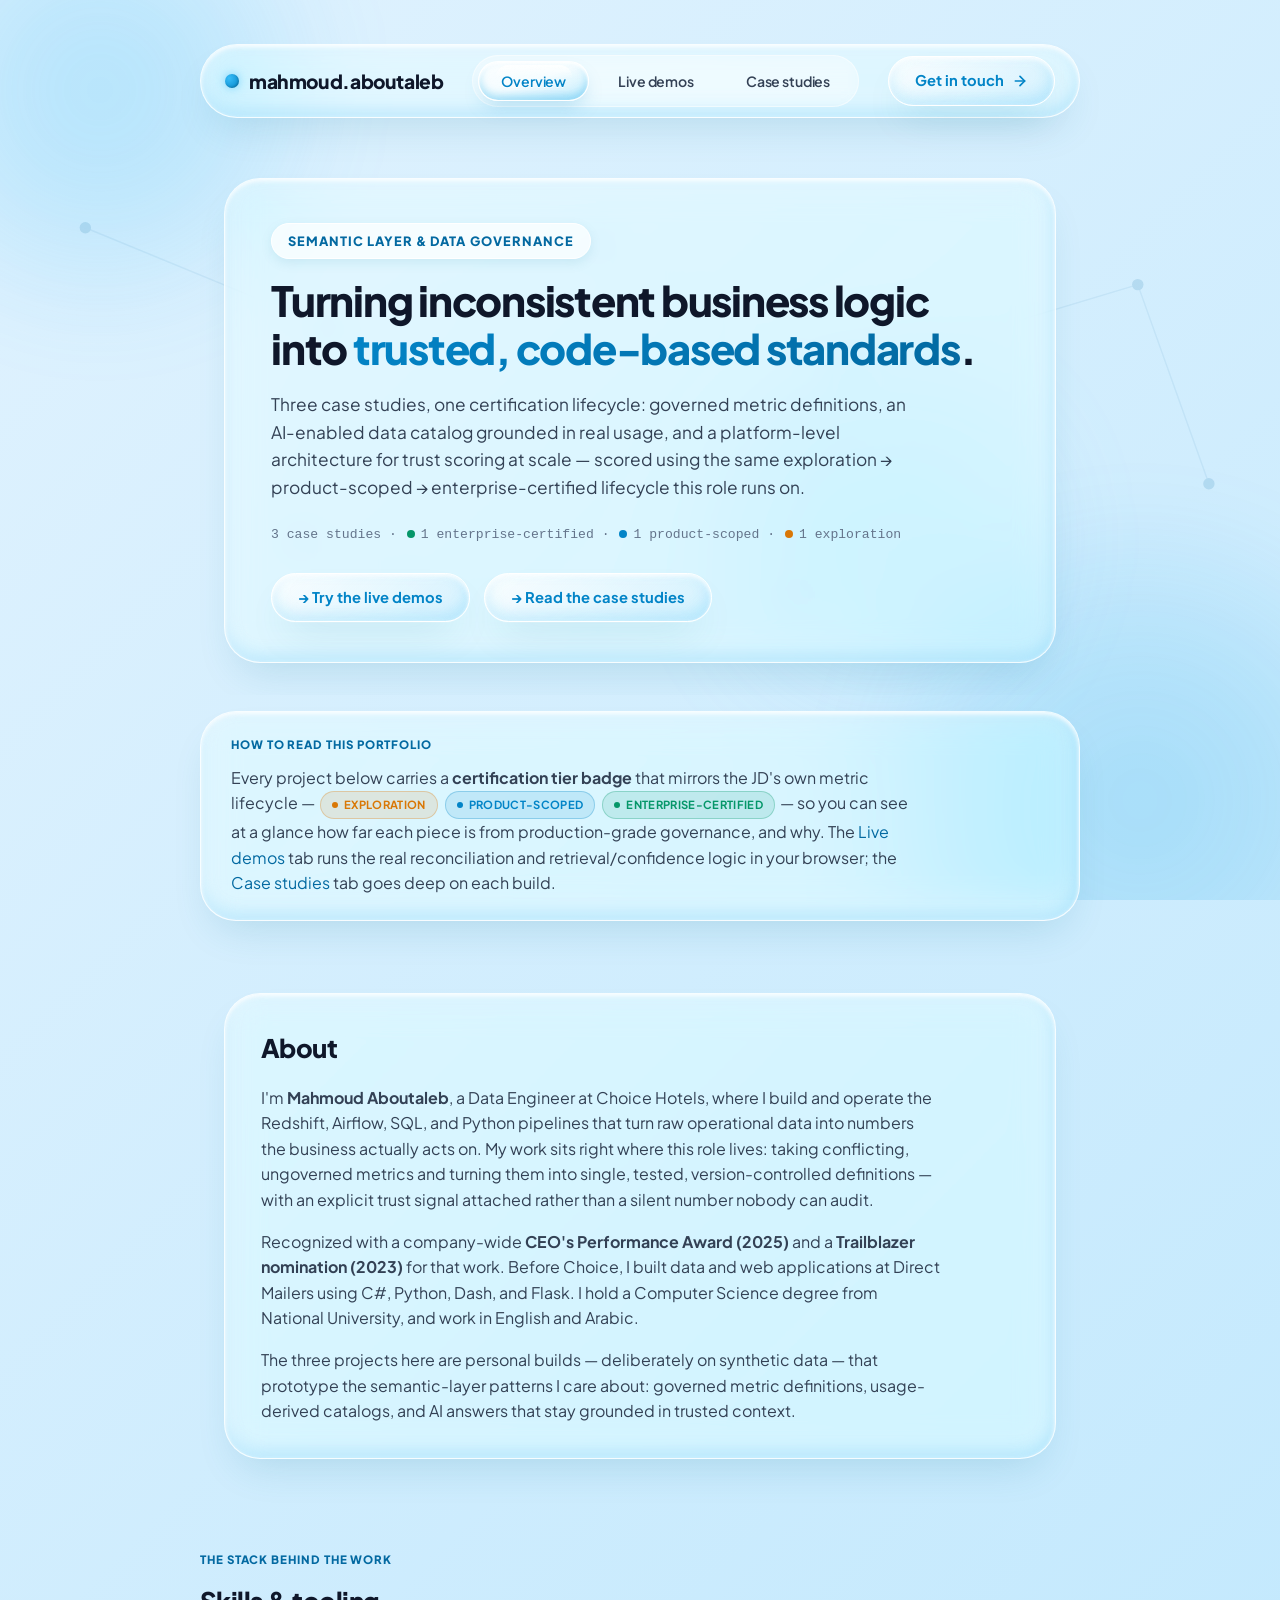
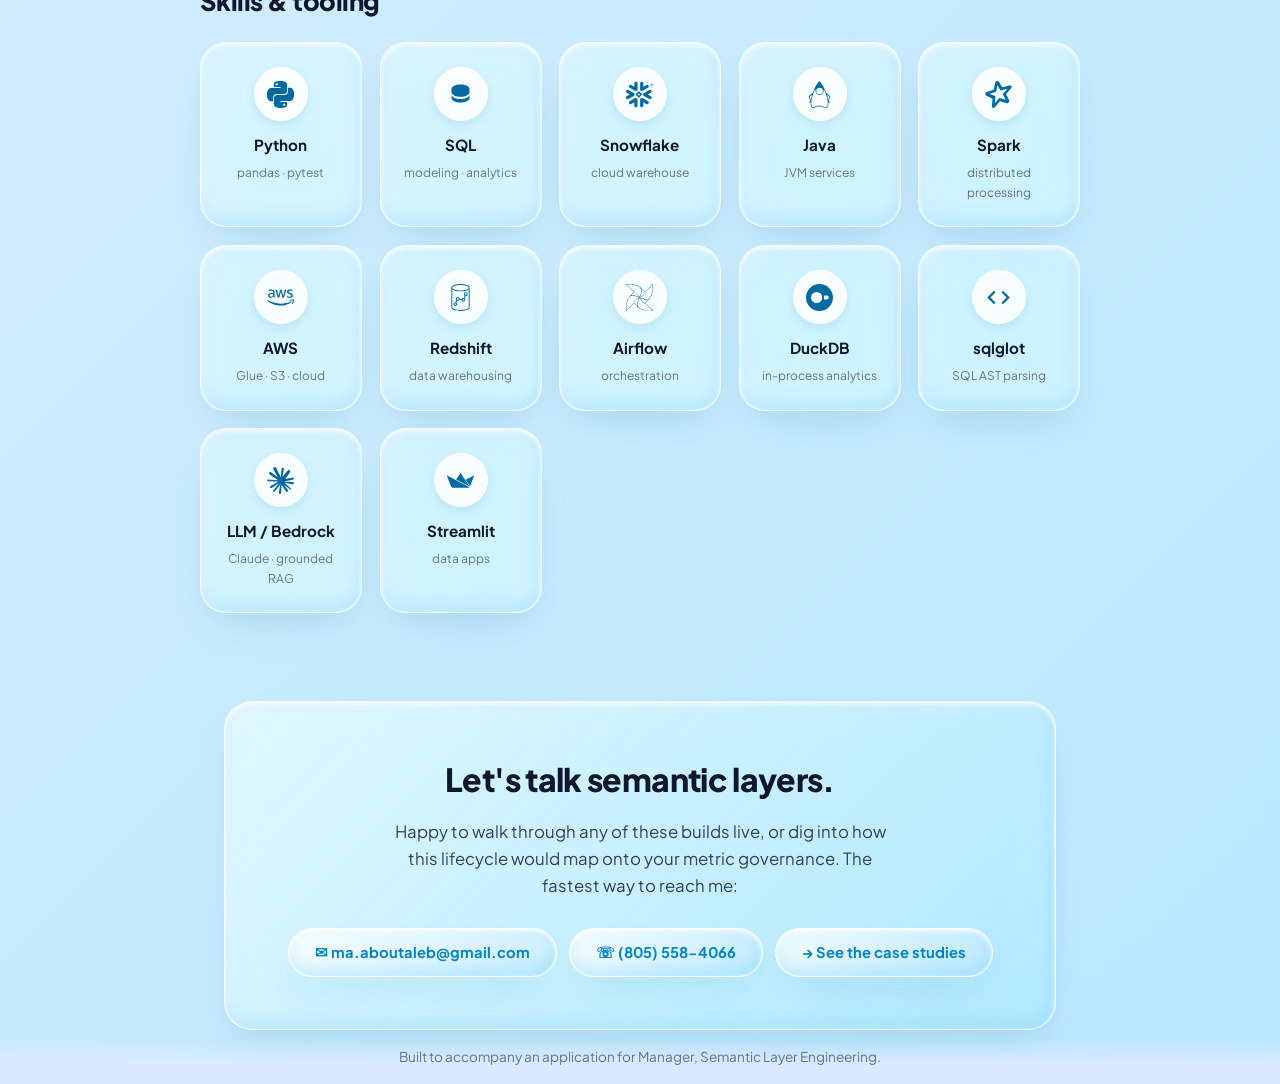
==== commit 44ebf456: "Fix bottom safe-area bleed: viewport-fit=cover, footer/body padding, cache-bust v=24 Re-adds viewpor" ====
--- a/index.html
+++ b/index.html
@@ -2,18 +2,21 @@
 <html lang="en">
 <head>
 <meta charset="UTF-8">
-<meta name="viewport" content="width=device-width, initial-scale=1.0">
+<meta name="viewport" content="width=device-width, initial-scale=1.0, viewport-fit=cover">
+<meta name="theme-color" content="#e0f2fe">
 <title>Semantic Layer &amp; Data Governance Portfolio</title>
 <link rel="preconnect" href="https://fonts.googleapis.com">
 <link rel="preconnect" href="https://fonts.gstatic.com" crossorigin>
 <link href="https://fonts.googleapis.com/css2?family=Plus+Jakarta+Sans:wght@400;500;600;700;800&display=swap" rel="stylesheet">
-<link rel="stylesheet" href="styles.css?v=18">
+<link rel="stylesheet" href="styles.css?v=24">
 </head>
 <body>
 
-<div class="bg-orb bg-orb-1" aria-hidden="true"></div>
-<div class="bg-orb bg-orb-2" aria-hidden="true"></div>
-<div class="bg-orb bg-orb-3" aria-hidden="true"></div>
+<div class="bg-orbs" aria-hidden="true">
+  <div class="bg-orb bg-orb-1"></div>
+  <div class="bg-orb bg-orb-2"></div>
+  <div class="bg-orb bg-orb-3"></div>
+</div>
 
 <nav class="site-nav">
   <div class="wrap">
@@ -640,11 +643,11 @@
   <div class="wrap">Built to accompany an application for Manager, Semantic Layer Engineering.</div>
 </footer>
 
-<script src="app-tabs.js?v=18" defer></script>
-<script src="demo.js?v=18" defer></script>
-<script src="catalog-demo-data.js?v=18" defer></script>
-<script src="demo-catalog.js?v=18" defer></script>
-<script src="site-tabs.js?v=18" defer></script>
-<script src="liquid-ui.js?v=18" defer></script>
+<script src="app-tabs.js?v=24" defer></script>
+<script src="demo.js?v=24" defer></script>
+<script src="catalog-demo-data.js?v=24" defer></script>
+<script src="demo-catalog.js?v=24" defer></script>
+<script src="site-tabs.js?v=24" defer></script>
+<script src="liquid-ui.js?v=24" defer></script>
 </body>
 </html>
--- a/styles.css
+++ b/styles.css
@@ -77,8 +77,23 @@
   padding: 0;
 }
 
+/* Paint the gradient on the root too, so the overscroll/rubber-band region on
+   mobile (above Safari's toolbar) and any sliver beyond body never show white.
+   body's animated gradient sits on top; html only shows through in overscroll. */
+html {
+  /* Solid color first: iOS Safari tints its bars AND fills the bottom safe-area
+     strip by sampling this flat background-color (it ignores the gradient image).
+     The visible "solid strap" lives at the BOTTOM of the page, where the gradient
+     is --bg-gradient-end — so sample that shade, not the top color, so any flat
+     fill Safari paints matches the gradient's bottom edge instead of clashing. */
+  background-color: var(--bg-gradient-end);
+  background-image: linear-gradient(135deg, var(--bg-gradient-start), var(--bg-gradient-mid), var(--bg-gradient-end));
+}
+
 body {
-  min-height: 100vh;
+  min-height: 100vh;        /* fallback for browsers without newer viewport units */
+  min-height: 100svh;       /* stable baseline while the toolbar is expanded */
+  min-height: 100dvh;       /* grows to the large viewport as the toolbar collapses, so the gradient reaches the true bottom edge */
   color: var(--text);
   background: linear-gradient(135deg, var(--bg-gradient-start), var(--bg-gradient-mid), var(--bg-gradient-end));
   background-size: 200% 200%;
@@ -86,8 +101,15 @@
   font-family: "Plus Jakarta Sans", -apple-system, BlinkMacSystemFont, "Segoe UI", Inter, Roboto, Helvetica, Arial, sans-serif;
   line-height: 1.6;
   -webkit-font-smoothing: antialiased;
-  overflow-x: hidden;
-  padding-bottom: 40px;
+  /* No overflow-x needed here: the off-screen background orbs are clipped by their
+     own .bg-orbs wrapper (overflow:hidden), and all real content sits in .wrap
+     (max-width, centered), so nothing overflows horizontally. Keeping overflow
+     off <body>/<html> lets the document stay the natural scroller. */
+  /* No bottom gutter on <body>: a reserved padding-bottom here is background-only
+     space that becomes the "solid strap" behind iOS Safari's collapsed capsule.
+     Let the gradient bleed to the true bottom edge; the footer carries the
+     home-indicator clearance (env(safe-area-inset-bottom)) inside its own padding. */
+  padding-bottom: 0;
 }
 
 @keyframes ambientLiquid {
@@ -96,9 +118,20 @@
   100% { background-position: 0% 50%; }
 }
 
-/* Floating ambient background orbs */
+/* Floating ambient background orbs.
+   The orbs bleed off every edge on purpose; this fixed, full-viewport wrapper
+   clips them (overflow:hidden) so they never create horizontal overflow, which
+   keeps the clip off <body>/<html> and leaves the document freely scrollable. */
+.bg-orbs {
+  position: fixed;
+  inset: 0;
+  overflow: hidden;
+  pointer-events: none;
+  z-index: 0;
+}
+
 .bg-orb {
-  position: fixed;
+  position: absolute;
   border-radius: 50%;
   filter: blur(50px);
   z-index: 0;
@@ -330,9 +363,11 @@
    ========================================================================== */
 
 .site-nav {
-  padding: 28px 0;
+  /* With viewport-fit=cover the page runs under the notch; max() keeps the pill
+     clear of the status bar/notch while leaving non-notch screens at 28px/16px. */
+  padding: max(28px, calc(env(safe-area-inset-top) + 8px)) 0 28px;
   position: sticky;
-  top: 16px;
+  top: max(16px, env(safe-area-inset-top));
   z-index: 100;
 }
 
@@ -941,7 +976,7 @@
 }
 
 .case-body {
-  padding: 24px 0 64px;
+  padding: 24px 0 8px;
 }
 
 .case-body section {
@@ -1079,7 +1114,16 @@
 }
 
 .footer {
-  padding: 28px 0 40px;
+  /* The footer is the last element, so its background is what fills the bottom
+     edge / safe-area strip behind Safari's collapsed capsule — give it the
+     gradient's bottom color so that strip is real page content, not Safari's flat
+     fill. Bottom padding = base 40px + the home-indicator inset, keeping the text
+     above the capsule while the background still bleeds to the physical edge. */
+  padding: 8px 0 calc(16px + env(safe-area-inset-bottom));
+  /* Fade from transparent (blends with the body gradient) down to the gradient's
+     bottom color, so the strip behind the capsule is real page content with no
+     visible seam where the footer starts. */
+  background: linear-gradient(to bottom, transparent, var(--bg-gradient-end) 60%);
   color: var(--text-faint);
   font-size: 0.85rem;
   text-align: center;
@@ -2027,3 +2071,9 @@
     transition-duration: 0.01ms !important;
   }
 }
+
+/* Temporary test for Safari viewport clipping */
+html,
+body {
+  overflow: visible !important;
+}
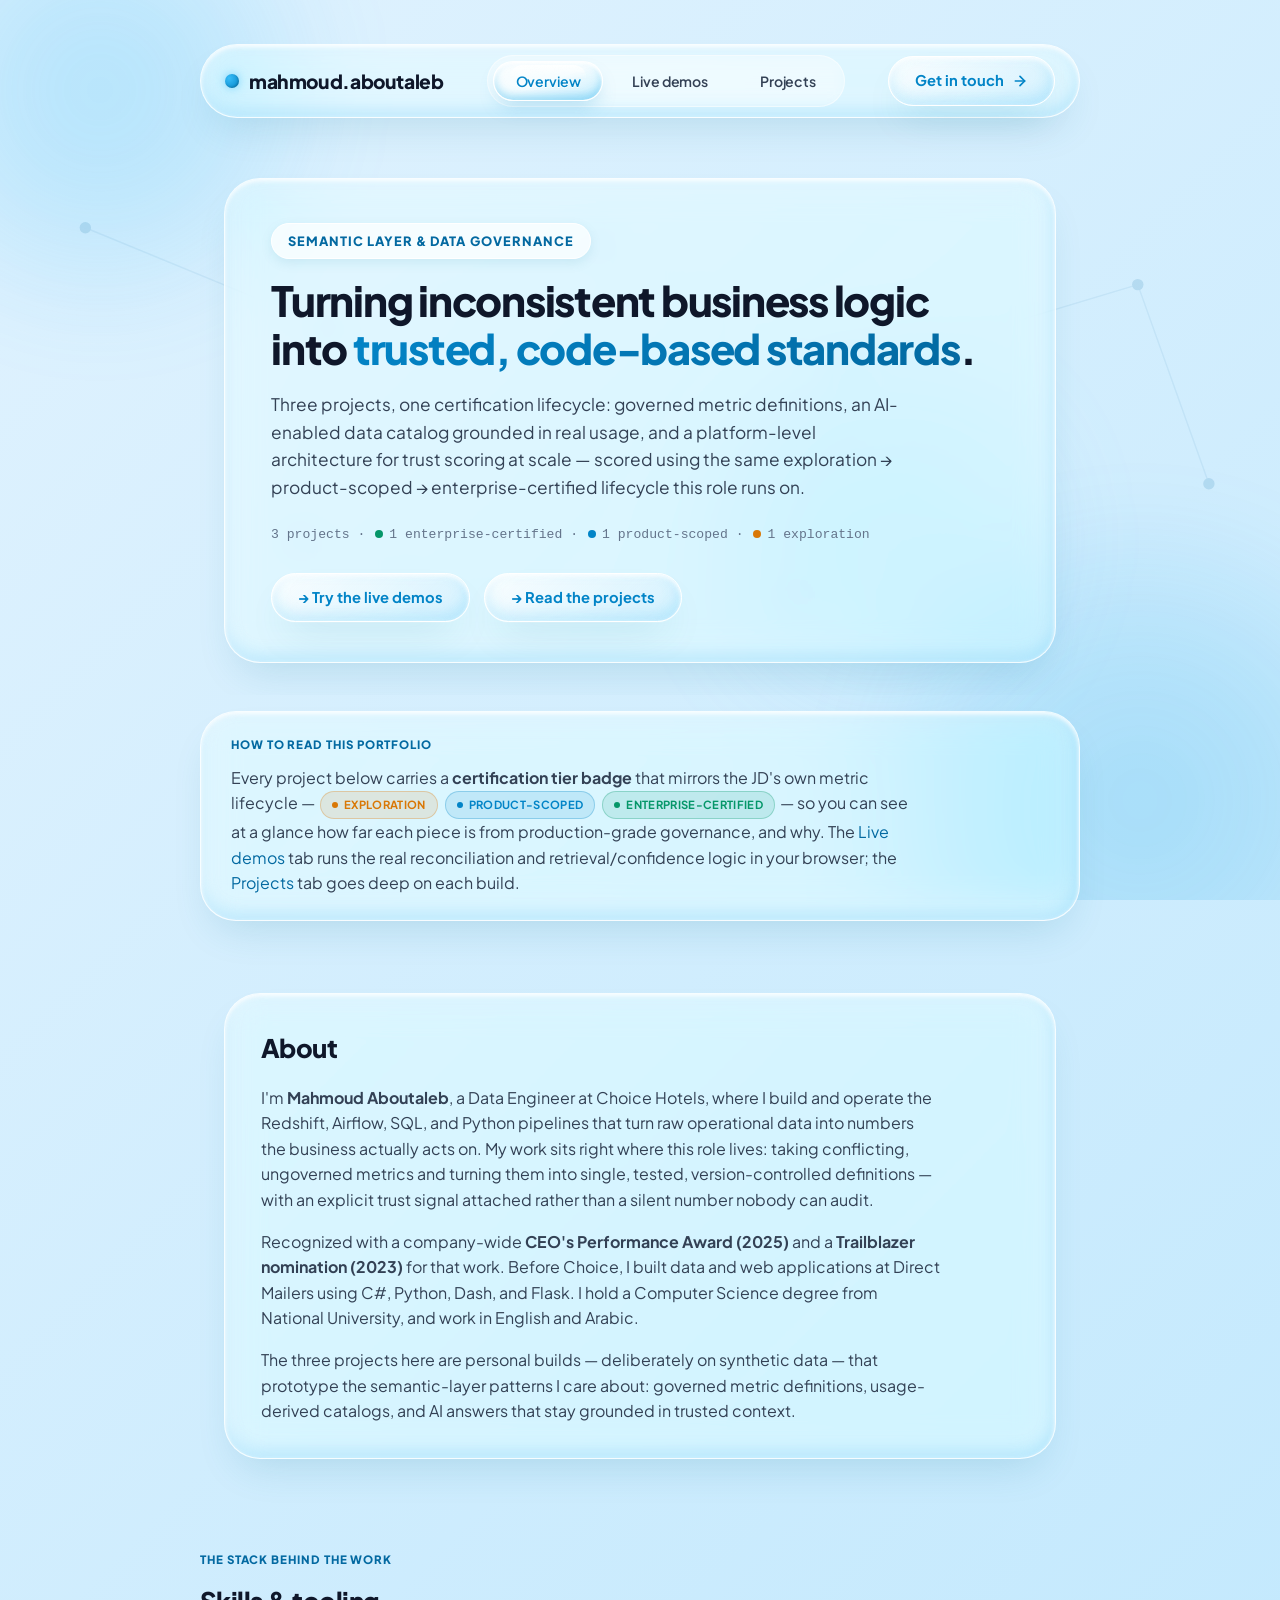
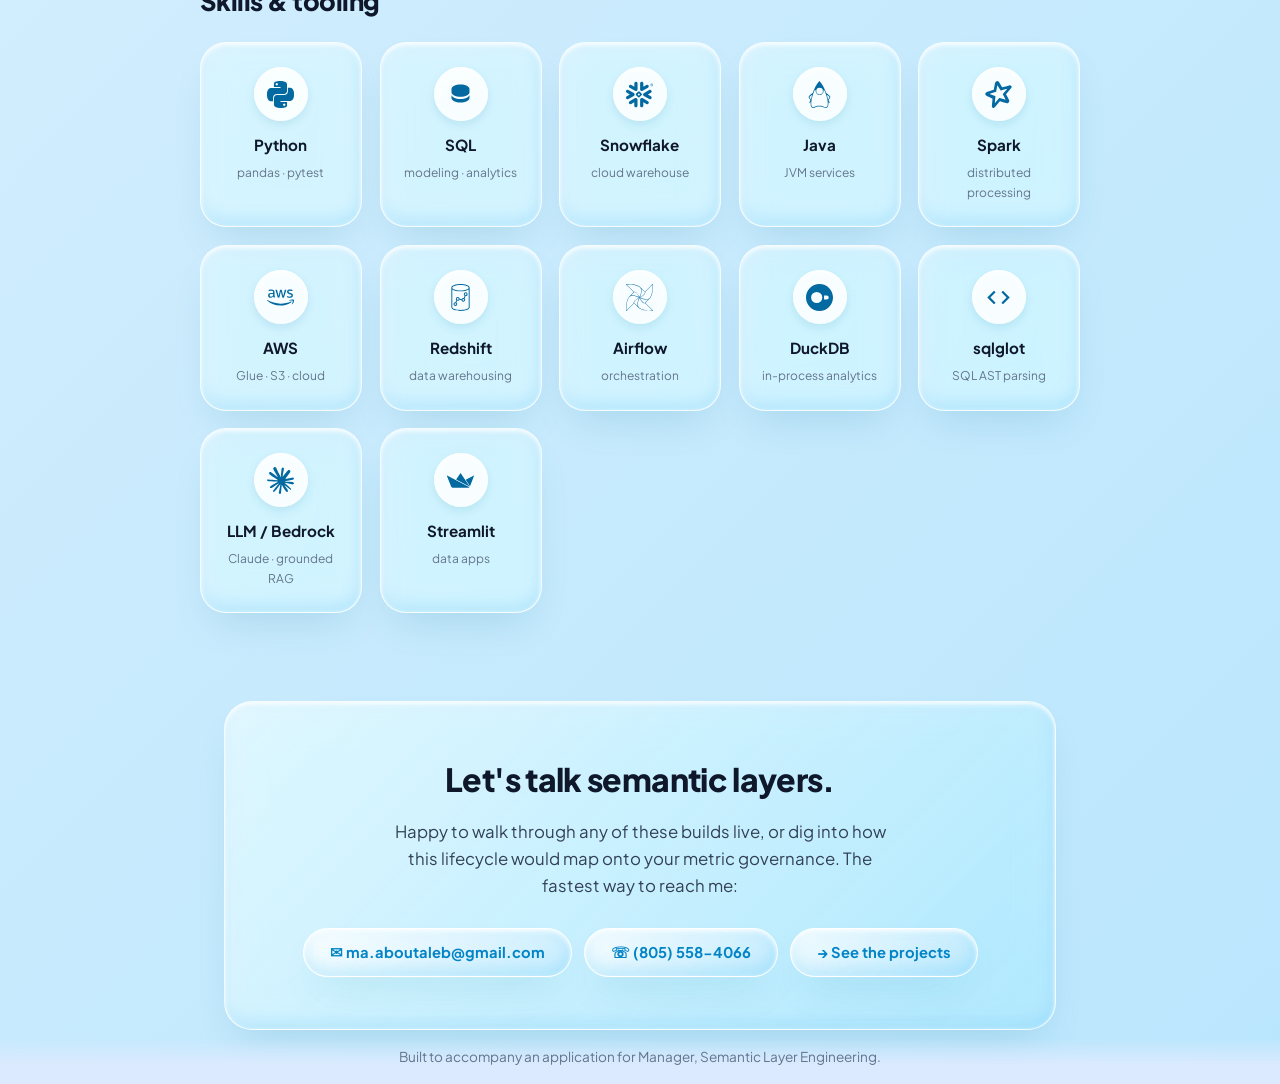
==== commit d7128144: "Rename Case studies to Projects; isolate bg-orbs behind body stacking context Renames "Case studies"" ====
--- a/index.html
+++ b/index.html
@@ -8,7 +8,7 @@
 <link rel="preconnect" href="https://fonts.googleapis.com">
 <link rel="preconnect" href="https://fonts.gstatic.com" crossorigin>
 <link href="https://fonts.googleapis.com/css2?family=Plus+Jakarta+Sans:wght@400;500;600;700;800&display=swap" rel="stylesheet">
-<link rel="stylesheet" href="styles.css?v=24">
+<link rel="stylesheet" href="styles.css?v=25">
 </head>
 <body>
 
@@ -24,7 +24,7 @@
     <ul class="site-tabs" role="tablist" aria-label="Portfolio sections">
       <li><button class="site-tab" role="tab" data-site-tab="overview" aria-selected="true" id="tab-overview">Overview</button></li>
       <li><button class="site-tab" role="tab" data-site-tab="demos" aria-selected="false" id="tab-demos">Live demos</button></li>
-      <li><button class="site-tab" role="tab" data-site-tab="cases" aria-selected="false" id="tab-cases">Case studies</button></li>
+      <li><button class="site-tab" role="tab" data-site-tab="projects" aria-selected="false" id="tab-projects">Projects</button></li>
     </ul>
     <a class="btn-bubble" href="mailto:ma.aboutaleb@gmail.com">
       Get in touch
@@ -68,17 +68,17 @@
       <div class="eyebrow">Semantic Layer &amp; Data Governance</div>
       <h1>Turning inconsistent business logic into <span class="grad">trusted, code-based standards</span>.</h1>
       <p>
-        Three case studies, one certification lifecycle: governed metric definitions, an
+        Three projects, one certification lifecycle: governed metric definitions, an
         AI-enabled data catalog grounded in real usage, and a platform-level architecture for
         trust scoring at scale — scored using the same exploration → product-scoped →
         enterprise-certified lifecycle this role runs on.
       </p>
       <div class="hero-stats mono">
-        3 case studies&nbsp;·&nbsp;<span class="tier-dot certified"></span>1 enterprise-certified&nbsp;·&nbsp;<span class="tier-dot product"></span>1 product-scoped&nbsp;·&nbsp;<span class="tier-dot exploration"></span>1 exploration
+        3 projects&nbsp;·&nbsp;<span class="tier-dot certified"></span>1 enterprise-certified&nbsp;·&nbsp;<span class="tier-dot product"></span>1 product-scoped&nbsp;·&nbsp;<span class="tier-dot exploration"></span>1 exploration
       </div>
       <div class="hero-jump">
         <a href="#demos" class="hero-jump-link">→ Try the live demos</a>
-        <a href="#cases" class="hero-jump-link">→ Read the case studies</a>
+        <a href="#projects" class="hero-jump-link">→ Read the projects</a>
       </div>
       </div>
     </div>
@@ -94,7 +94,7 @@
         <span class="tier certified">Enterprise-certified</span> — so you can see at a glance how far each
         piece is from production-grade governance, and why. The
         <a href="#demos">Live demos</a> tab runs the real reconciliation and retrieval/confidence logic in
-        your browser; the <a href="#cases">Case studies</a> tab goes deep on each build.
+        your browser; the <a href="#projects">Projects</a> tab goes deep on each build.
       </p>
     </div>
   </section>
@@ -203,7 +203,7 @@
       <div class="contact-actions">
         <a class="btn-bubble" href="mailto:ma.aboutaleb@gmail.com">✉ ma.aboutaleb@gmail.com</a>
         <a class="btn-bubble" href="tel:+18055584066">☏ (805) 558-4066</a>
-        <a class="btn-bubble" href="#cases">→ See the case studies</a>
+        <a class="btn-bubble" href="#projects">→ See the projects</a>
       </div>
     </div>
   </section>
@@ -414,7 +414,7 @@
               Thresholds (tolerance, fast/slow sigma, weights) are parameters, not magic numbers; every
               rating boundary and status transition is covered by tests; and the full column-by-column
               contract lives in a committed data dictionary. See the
-              <a href="projects/dap-monitor.html">case study</a> for the governance history.
+              <a href="projects/dap-monitor.html">project</a> for the governance history.
             </p>
           </div>
         </div>
@@ -558,11 +558,11 @@
 
 </div>
 
-<!-- ============================ CASE STUDIES ============================ -->
-<div data-site-panel="cases" role="tabpanel" aria-labelledby="tab-cases" hidden>
+<!-- ============================ PROJECTS ============================ -->
+<div data-site-panel="projects" role="tabpanel" aria-labelledby="tab-projects" hidden>
 
   <section class="wrap" id="catalog">
-    <h2 class="section-heading">Case studies</h2>
+    <h2 class="section-heading">Projects</h2>
     <div class="project-grid">
 
     <a class="project-card tilt" href="projects/dap-monitor.html">
@@ -647,7 +647,7 @@
 <script src="demo.js?v=24" defer></script>
 <script src="catalog-demo-data.js?v=24" defer></script>
 <script src="demo-catalog.js?v=24" defer></script>
-<script src="site-tabs.js?v=24" defer></script>
+<script src="site-tabs.js?v=25" defer></script>
 <script src="liquid-ui.js?v=24" defer></script>
 </body>
 </html>
--- a/styles.css
+++ b/styles.css
@@ -91,6 +91,7 @@
 }
 
 body {
+  isolation: isolate;
   min-height: 100vh;        /* fallback for browsers without newer viewport units */
   min-height: 100svh;       /* stable baseline while the toolbar is expanded */
   min-height: 100dvh;       /* grows to the large viewport as the toolbar collapses, so the gradient reaches the true bottom edge */
@@ -127,7 +128,7 @@
   inset: 0;
   overflow: hidden;
   pointer-events: none;
-  z-index: 0;
+  z-index: -1;
 }
 
 .bg-orb {
